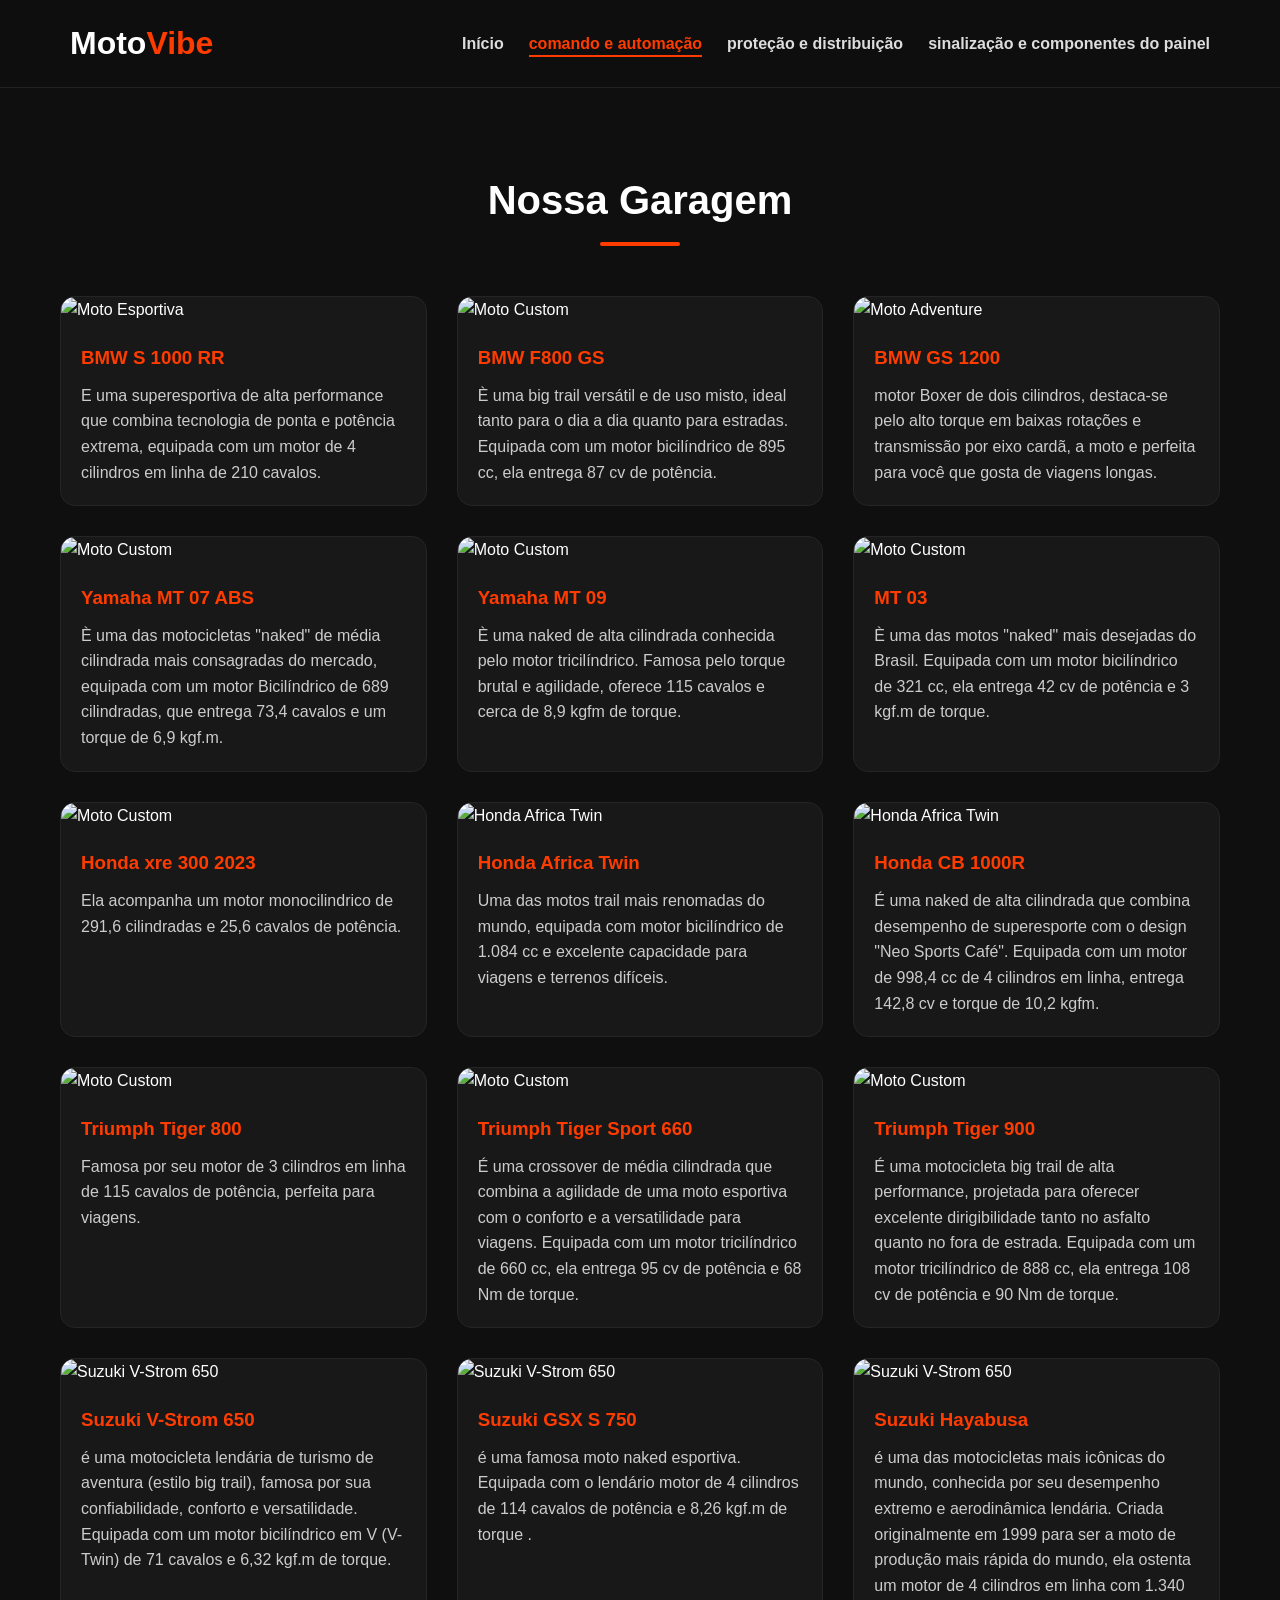
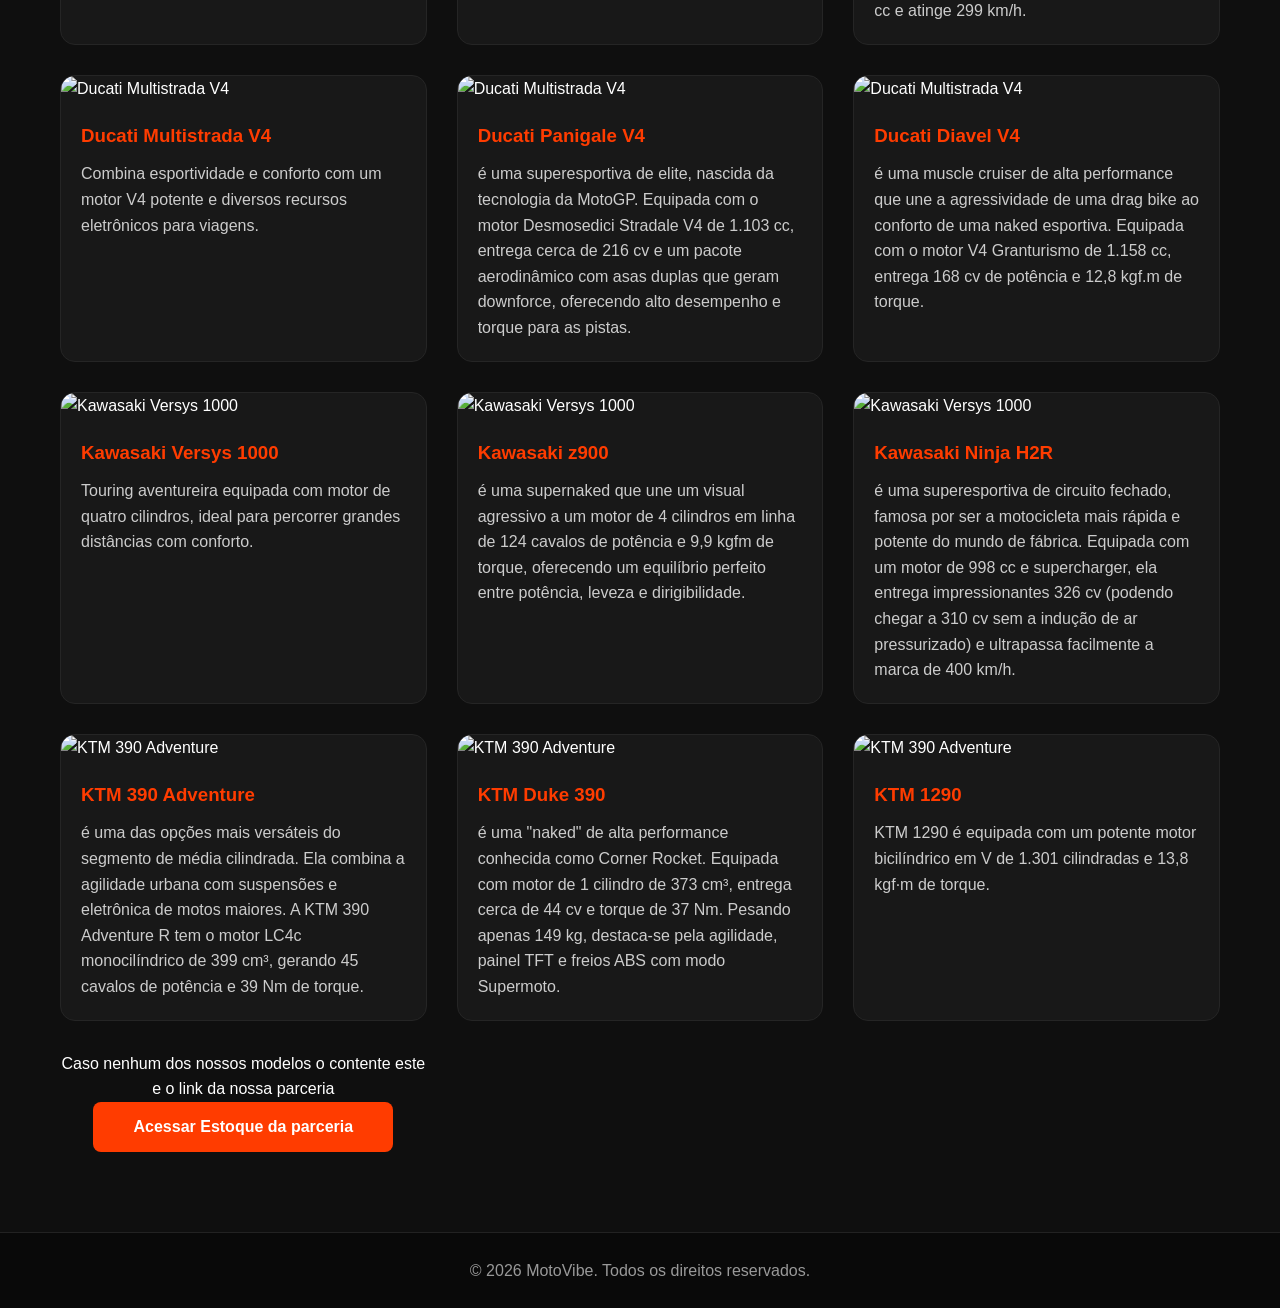
==== comando_e_automacao.html @ 20a2f379 "techstore" ====
<!DOCTYPE html>
<html lang="pt-BR">
<head>
    <meta charset="UTF-8">
    <meta name="viewport" content="width=device-width, initial-scale=1.0">
    <title>TechStore_SESI | Modelos</title>
    <link rel="stylesheet" href="trabaio.css">
</head>
<body>

    <header>
        <nav class="navbar">
            <div class="logo">
                <h1>Moto<span>Vibe</span></h1>
            </div>
            <ul class="nav-links">
                <li><a href="trabaio.html">Início</a></li>
                <li><a href="comando_e_automacao.html" class="active">comando e automação</a></li>
                <li><a href="protecao_e_distribuicao.html" >proteção e distribuição</a></li>
                <li><a href="sinalizacao_e_componentes_do_painel.html">sinalização e componentes do painel</a></li>
               
            
            </ul>
        </nav>
    </header>

    <main class="container">
        <h2 class="section-title">Nossa Garagem</h2>
        
        <div class="motos-grid">
            <div class="moto-card">
                <img src="bmw-s-1000-rr-2025-comeca-a-ser-fabricada-no-brasil.jpg" alt="Moto Esportiva" class="moto-img">
                <div class="moto-info">
                    <h3>BMW S 1000 RR</h3>
                    <p>E uma superesportiva de alta performance que combina tecnologia de ponta e potência extrema, equipada com um motor de 4 cilindros em linha de 210 cavalos.</p>
                </div>
            </div>

            <div class="moto-card">
                <img src="f800.webp" alt="Moto Custom" class="moto-img">
                <div class="moto-info">
                    <h3>BMW F800 GS</h3>
                    <p>È uma big trail versátil e de uso misto, ideal tanto para o dia a dia quanto para estradas. Equipada com um motor bicilíndrico de 895 cc, ela entrega 87 cv de potência.</p>
                </div>
            </div>


            <div class="moto-card">
                <img src="gs1200.jpg" alt="Moto Adventure" class="moto-img">
                <div class="moto-info">
                    <h3>BMW GS 1200</h3>
                    <p>motor Boxer de dois cilindros, destaca-se pelo alto torque em baixas rotações e transmissão por eixo cardã, a moto e perfeita para você que gosta de viagens longas.</p>
                </div>
            </div>

            <div class="moto-card">
                <img src="Mtreta.avif" alt="Moto Custom" class="moto-img">
                <div class="moto-info">
                    <h3>Yamaha MT 07 ABS</h3>
                    <p>È uma das motocicletas "naked" de média cilindrada mais consagradas do mercado, equipada com um motor Bicilíndrico de 689 cilindradas, que entrega 73,4 cavalos e um torque de 6,9 kgf.m.</p>
                </div>
            </div>

            <div class="moto-card">
                <img src="MT09.jpg" alt="Moto Custom" class="moto-img">
                <div class="moto-info">
                    <h3>Yamaha MT 09 </h3>
                    <p>È uma naked de alta cilindrada conhecida pelo motor tricilíndrico. Famosa pelo torque brutal e agilidade, oferece 115 cavalos e cerca de 8,9 kgfm de torque.</p>
                </div>
            </div>

            <div class="moto-card">
                <img src="mt3.jpg" alt="Moto Custom" class="moto-img">
                <div class="moto-info">
                    <h3>MT 03 </h3>
                    <p>È uma das motos "naked" mais desejadas do Brasil. Equipada com um motor bicilíndrico de 321 cc, ela entrega 42 cv de potência e 3 kgf.m de torque.</p>
                </div>
            </div>

            <div class="moto-card">
                <img src="xtrem.jpg" alt="Moto Custom" class="moto-img">
                <div class="moto-info">
                    <h3>Honda xre 300 2023 </h3>
                    <p>Ela acompanha um motor monocilindrico de 291,6 cilindradas e 25,6 cavalos de potência.</p>
                </div>
            </div>

            <div class="moto-card">
                <img src="honda-crf-1100l-africa-twin-750045756-2026-sao-paulo-sp-87087f12-z7.webp" alt="Honda Africa Twin" class="moto-img">
                <div class="moto-info">
                    <h3>Honda Africa Twin</h3>
                    <p>Uma das motos trail mais renomadas do mundo, equipada com motor bicilíndrico de 1.084 cc e excelente capacidade para viagens e terrenos difíceis.</p>
                </div>
            </div>

            <div class="moto-card">
                <img src="Honda-CB-1000-R-2002 (69).webp" alt="Honda Africa Twin" class="moto-img">
                <div class="moto-info">
                    <h3>Honda CB 1000R </h3>
                    <p>É uma naked de alta cilindrada que combina desempenho de superesporte com o design "Neo Sports Café". Equipada com um motor de 998,4 cc de 4 cilindros em linha, entrega 142,8 cv e torque de 10,2 kgfm.</p>
                </div>
            </div>

            <div class="moto-card">
                <img src="t800.jpg" alt="Moto Custom" class="moto-img">
                <div class="moto-info">
                    <h3>Triumph Tiger 800 </h3>
                    <p>Famosa por seu motor de 3 cilindros em linha de 115 cavalos de potência, perfeita para viagens.</p>
                </div>
            </div>

            <div class="moto-card">
                <img src="tiger-sport-660-3_04042022_48791_960_720.jpg" alt="Moto Custom" class="moto-img">
                <div class="moto-info">
                    <h3>Triumph Tiger Sport 660 </h3>
                    <p>É uma crossover de média cilindrada que combina a agilidade de uma moto esportiva com o conforto e a versatilidade para viagens. Equipada com um motor tricilíndrico de 660 cc, ela entrega 95 cv de potência e 68 Nm de torque.</p>
                </div>
            </div>

            <div class="moto-card">
                <img src="Tiger-900-Bagageiro-26.jpg" alt="Moto Custom" class="moto-img">
                <div class="moto-info">
                    <h3>Triumph Tiger 900 </h3>
                    <p>É uma motocicleta big trail de alta performance, projetada para oferecer excelente dirigibilidade tanto no asfalto quanto no fora de estrada. Equipada com um motor tricilíndrico de 888 cc, ela entrega 108 cv de potência e 90 Nm de torque.</p>
                </div>
            </div>
            
            <div class="moto-card">
                <img src="Suzuki-V-Strom-650XT-Adventure-1400x600.jpg" alt="Suzuki V-Strom 650" class="moto-img">
                <div class="moto-info">
                    <h3>Suzuki V-Strom 650</h3>
                    <p>é uma motocicleta lendária de turismo de aventura (estilo big trail), famosa por sua confiabilidade, conforto e versatilidade. Equipada com um motor bicilíndrico em V (V-Twin) de 71 cavalos e 6,32 kgf.m de torque.</p>
                </div>
            </div>

            <div class="moto-card">
                <img src="teste-gsx-s-750-9.jpg" alt="Suzuki V-Strom 650" class="moto-img">
                <div class="moto-info">
                    <h3>Suzuki GSX S 750</h3>
                    <p>é uma famosa moto naked esportiva. Equipada com o lendário motor de 4 cilindros de 114 cavalos de potência e 8,26 kgf.m de torque .</p>
                </div>
            </div>

            <div class="moto-card">
                <img src="Hayabusa.jpg" alt="Suzuki V-Strom 650" class="moto-img">
                <div class="moto-info">
                    <h3>Suzuki Hayabusa</h3>
                    <p>é uma das motocicletas mais icônicas do mundo, conhecida por seu desempenho extremo e aerodinâmica lendária. Criada originalmente em 1999 para ser a moto de produção mais rápida do mundo, ela ostenta um motor de 4 cilindros em linha com 1.340 cc e atinge 299 km/h.</p>
                </div>
            </div>
            
            <div class="moto-card">
                <img src="v4 multis.jpg" alt="Ducati Multistrada V4" class="moto-img">
                <div class="moto-info">
                    <h3>Ducati Multistrada V4</h3>
                    <p>Combina esportividade e conforto com um motor V4 potente e diversos recursos eletrônicos para viagens.</p>
                </div>
            </div>

                
            <div class="moto-card">
                <img src="v4s.jpg" alt="Ducati Multistrada V4" class="moto-img">
                <div class="moto-info">
                    <h3>Ducati Panigale V4</h3>
                    <p> é uma superesportiva de elite, nascida da tecnologia da MotoGP. Equipada com o motor Desmosedici Stradale V4 de 1.103 cc, entrega cerca de 216 cv e um pacote aerodinâmico com asas duplas que geram downforce, oferecendo alto desempenho e torque para as pistas.</p>
                </div>
            </div>

            <div class="moto-card">
                <img src="ducati-diavel-v4-2024.webp" alt="Ducati Multistrada V4" class="moto-img">
                <div class="moto-info">
                    <h3>Ducati Diavel V4</h3>
                    <p>é uma muscle cruiser de alta performance que une a agressividade de uma drag bike ao conforto de uma naked esportiva. Equipada com o motor V4 Granturismo de 1.158 cc, entrega 168 cv de potência e 12,8 kgf.m de torque.</p>
                </div>
            </div>
            
            
            <div class="moto-card">
                <img src="vs1000.webp" alt="Kawasaki Versys 1000" class="moto-img">
                <div class="moto-info">
                    <h3>Kawasaki Versys 1000</h3>
                    <p>Touring aventureira equipada com motor de quatro cilindros, ideal para percorrer grandes distâncias com conforto.</p>
                </div>
            </div>

             
            <div class="moto-card">
                <img src="z900.jpg" alt="Kawasaki Versys 1000" class="moto-img">
                <div class="moto-info">
                    <h3>Kawasaki z900</h3>
                    <p>é uma supernaked que une um visual agressivo a um motor de 4 cilindros em linha de 124 cavalos de potência e 9,9 kgfm de torque, oferecendo um equilíbrio perfeito entre potência, leveza e dirigibilidade.</p>
                </div>
            </div>

            <div class="moto-card">
                <img src="kawasaki_Ninja_H2R_2015_1_13102015_319_960_720.jpg" alt="Kawasaki Versys 1000" class="moto-img">
                <div class="moto-info">
                    <h3>Kawasaki Ninja H2R</h3>
                    <p>é uma superesportiva de circuito fechado, famosa por ser a motocicleta mais rápida e potente do mundo de fábrica. Equipada com um motor de 998 cc e supercharger, ela entrega impressionantes 326 cv (podendo chegar a 310 cv sem a indução de ar pressurizado) e ultrapassa facilmente a marca de 400 km/h.</p>
                </div>
            </div>
            
            <div class="moto-card">
                <img src="prepped_2023_ktm_390_adventure.jpg" alt="KTM 390 Adventure" class="moto-img">
                <div class="moto-info">
                    <h3>KTM 390 Adventure</h3>
                    <p>é uma das opções mais versáteis do segmento de média cilindrada. Ela combina a agilidade urbana com suspensões e eletrônica de motos maiores. A KTM 390 Adventure R tem o motor LC4c monocilíndrico de 399 cm³, gerando 45 cavalos de potência e 39 Nm de torque.</p>
                </div>
            </div>

            <div class="moto-card">
                <img src="duke.jpg" alt="KTM 390 Adventure" class="moto-img">
                <div class="moto-info">
                    <h3>KTM Duke 390 </h3>
                    <p> é uma "naked" de alta performance conhecida como Corner Rocket. Equipada com motor de 1 cilindro de 373 cm³, entrega cerca de 44 cv e torque de 37 Nm. Pesando apenas 149 kg, destaca-se pela agilidade, painel TFT e freios ABS com modo Supermoto.</p>
                </div>
            </div>

            <div class="moto-card">
                <img src="ktm1290.webp" alt="KTM 390 Adventure" class="moto-img">
                <div class="moto-info">
                    <h3>KTM 1290</h3>
                    <p>KTM 1290 é equipada com um potente motor bicilíndrico em V de 1.301 cilindradas e 13,8 kgf·m de torque.</p>
                    
                </div>
            </div>
           
            <center><p>Caso nenhum dos nossos modelos o contente este e o link da nossa parceria</p>
            <a href="https://www.webmotors.com.br/motos/estoque?lkid=1391&inst=header%3Awebmotors%3Amenu-deslogado%3A%3Acomprar&utm_id=21235730122&utm_source=google&utm_medium=search&utm_campaign=aon_expansao-comprar_topo_mar-aberto_exp_dsa&utm_term=698285273737&utm_content=164916933794&idcmp=s08%3Ac13%3Aa16a5bcd2b5e4f13823e53e17d578fc5&gad_source=1&gad_campaignid=21235730122&gbraid=0AAAAADhCf11Ec_SGn27vUOyOXzhMd7DoI&gclid=Cj0KCQjwlqTRBhCBARIsANrkrxgGPFLxlOuGUjvbY5t5_cJ9pb-UI47c7voVBAl8hrgjtyr3Wb3YoHMaAltYEALw_wcB&tipoveiculo=motos&o=1&page=1" class="btn" target="_blank">
              
               <div class="botao"> 
                <p> Acessar Estoque da parceria</p>
               </div>
            </a>
        </center>
            
        </div>
      
    </main>

    <footer>
        <p>&copy; 2026 MotoVibe. Todos os direitos reservados.</p>
    </footer>

</body>
</html>
---- trabaio.css ----
* {
    margin: 0;
    padding: 0;
    box-sizing: border-box;
}

body {
    font-family: 'Segoe UI', sans-serif;
    background: #0f0f0f;
    color: #fff;
    line-height: 1.6;
}


header {
    background: rgba(15,15,15,0.95);
    backdrop-filter: blur(10px);
    position: sticky;
    top: 0;
    z-index: 1000;
    border-bottom: 1px solid #222;
}

.navbar {
    max-width: 1200px;
    margin: auto;
    padding: 18px 30px;
    display: flex;
    justify-content: space-between;
    align-items: center;
}

.logo h1 {
    font-size: 2rem;
    font-weight: 800;
    color: white;
}

.logo span {
    color: #ff3c00;
}

.nav-links {
    list-style: none;
    display: flex;
    gap: 25px;
}

.nav-links a {
    color: #ddd;
    text-decoration: none;
    font-weight: 600;
    transition: 0.3s;
    position: relative;
}

.nav-links a:hover,
.nav-links a.active {
    color: #ff3c00;
}

.nav-links a::after {
    content: "";
    width: 0;
    height: 2px;
    background: #ff3c00;
    position: absolute;
    bottom: -5px;
    left: 0;
    transition: 0.3s;
}

.nav-links a:hover::after,
.nav-links a.active::after {
    width: 100%;
}

.hero {
    min-height: 80vh;
    background:
        linear-gradient(rgba(0,0,0,.6), rgba(0,0,0,.7)),
        url("https://pt.vecteezy.com/foto/30470720-eletricista-trabalhando-dentro-fusivel-caixa-fechar-se-eletrico-painel-ai-gerado");
    background-size: cover;
    background-position: center;

    
    display: flex;
    flex-direction: column;
    justify-content: center;
    align-items: center;

    text-align: center;
    padding: 20px;
}

.hero h2 {
    font-size: 3.5rem;
    margin-bottom: 15px;
    text-transform: uppercase;
}

.hero p {
    font-size: 1.2rem;
    color: #ddd;
    margin-bottom: 30px;
}


.btn {
    display: inline-block;
    padding: 14px 30px;
    background: #ff3c00;
    color: white;
    text-decoration: none;
    border-radius: 8px;
    font-weight: bold;
    border: none;
    cursor: pointer;
    transition: 0.3s;
}

.btn:hover {
    background: #ff5a26;
    transform: translateY(-3px);
    box-shadow: 0 8px 20px rgba(255,60,0,0.4);
}


.container {
    max-width: 1200px;
    margin: auto;
    padding: 80px 20px;
}

.section-title {
    text-align: center;
    font-size: 2.5rem;
    margin-bottom: 50px;
    position: relative;
}

.section-title::after {
    content: "";
    width: 80px;
    height: 4px;
    background: #ff3c00;
    display: block;
    margin: 10px auto;
    border-radius: 20px;
}


.motos-grid {
    display: grid;
    grid-template-columns: repeat(auto-fit, minmax(320px, 1fr));
    gap: 30px;
}

.moto-card {
    background: #181818;
    border-radius: 15px;
    overflow: hidden;
    transition: 0.4s;
    border: 1px solid #252525;
}

.moto-card:hover {
    transform: translateY(-10px);
    box-shadow: 0 15px 35px rgba(255,60,0,.25);
}

.moto-img {
    width: 100%;
    height: 250px;
    object-fit: cover;
}

.moto-info {
    padding: 20px;
}

.moto-info h3 {
    margin-bottom: 10px;
    color: #ff3c00;
}

.moto-info p {
    color: #ccc;
}


.contact-form {
    max-width: 700px;
    margin: auto;
    background: #181818;
    padding: 35px;
    border-radius: 15px;
    border: 1px solid #252525;
}

.form-group {
    margin-bottom: 20px;
}

.form-group label {
    display: block;
    margin-bottom: 8px;
    font-weight: 600;
}

.form-group input,
.form-group textarea {
    width: 100%;
    padding: 14px;
    background: #111;
    color: white;
    border: 1px solid #333;
    border-radius: 8px;
    outline: none;
    transition: 0.3s;
}

.form-group input:focus,
.form-group textarea:focus {
    border-color: #ff3c00;
    box-shadow: 0 0 10px rgba(255,60,0,.3);
}


footer {
    background: #090909;
    text-align: center;
    padding: 25px;
    color: #999;
    border-top: 1px solid #222;
}


.hero h2,
.hero p,
.hero .btn {
    animation: fadeUp 1s ease forwards;
}

.hero p {
    animation-delay: .2s;
}

.hero .btn {
    animation-delay: .4s;
}

@keyframes fadeUp {
    from {
        opacity: 0;
        transform: translateY(30px);
    }
    to {
        opacity: 1;
        transform: translateY(0);
    }
}


@media (max-width: 768px) {

    .navbar {
        flex-direction: column;
        gap: 15px;
    }

    .hero h2 {
        font-size: 2.2rem;
    }

    .hero p {
        font-size: 1rem;
    }

    .section-title {
        font-size: 2rem;
    }

    .moto-img {
        height: 220px;
    }
}


.tabela-wrapper{
    overflow-x: auto;
}

.tabela-precos{
    width: 100%;
    border-collapse: collapse;
    background: #181818;
    border-radius: 12px;
    overflow: hidden;
    box-shadow: 0 10px 30px rgba(0,0,0,0.5);
}

.tabela-precos thead{
    background: #ff3c00;
}

.tabela-precos th{
    padding: 15px;
    text-align: left;
    color: white;
    font-size: 1rem;
}

.tabela-precos td{
    padding: 14px;
    border-bottom: 1px solid #2a2a2a;
    color: #ddd;
}

.tabela-precos tbody tr:hover{
    background: #222;
    transition: 0.3s;
}

.tabela-precos td:last-child{
    color: #00e676;
    font-weight: bold;
}
.botao{
    padding: 1px 10px;  
    line-height: 20px;  
    display: block;
    gap: 40px;
}
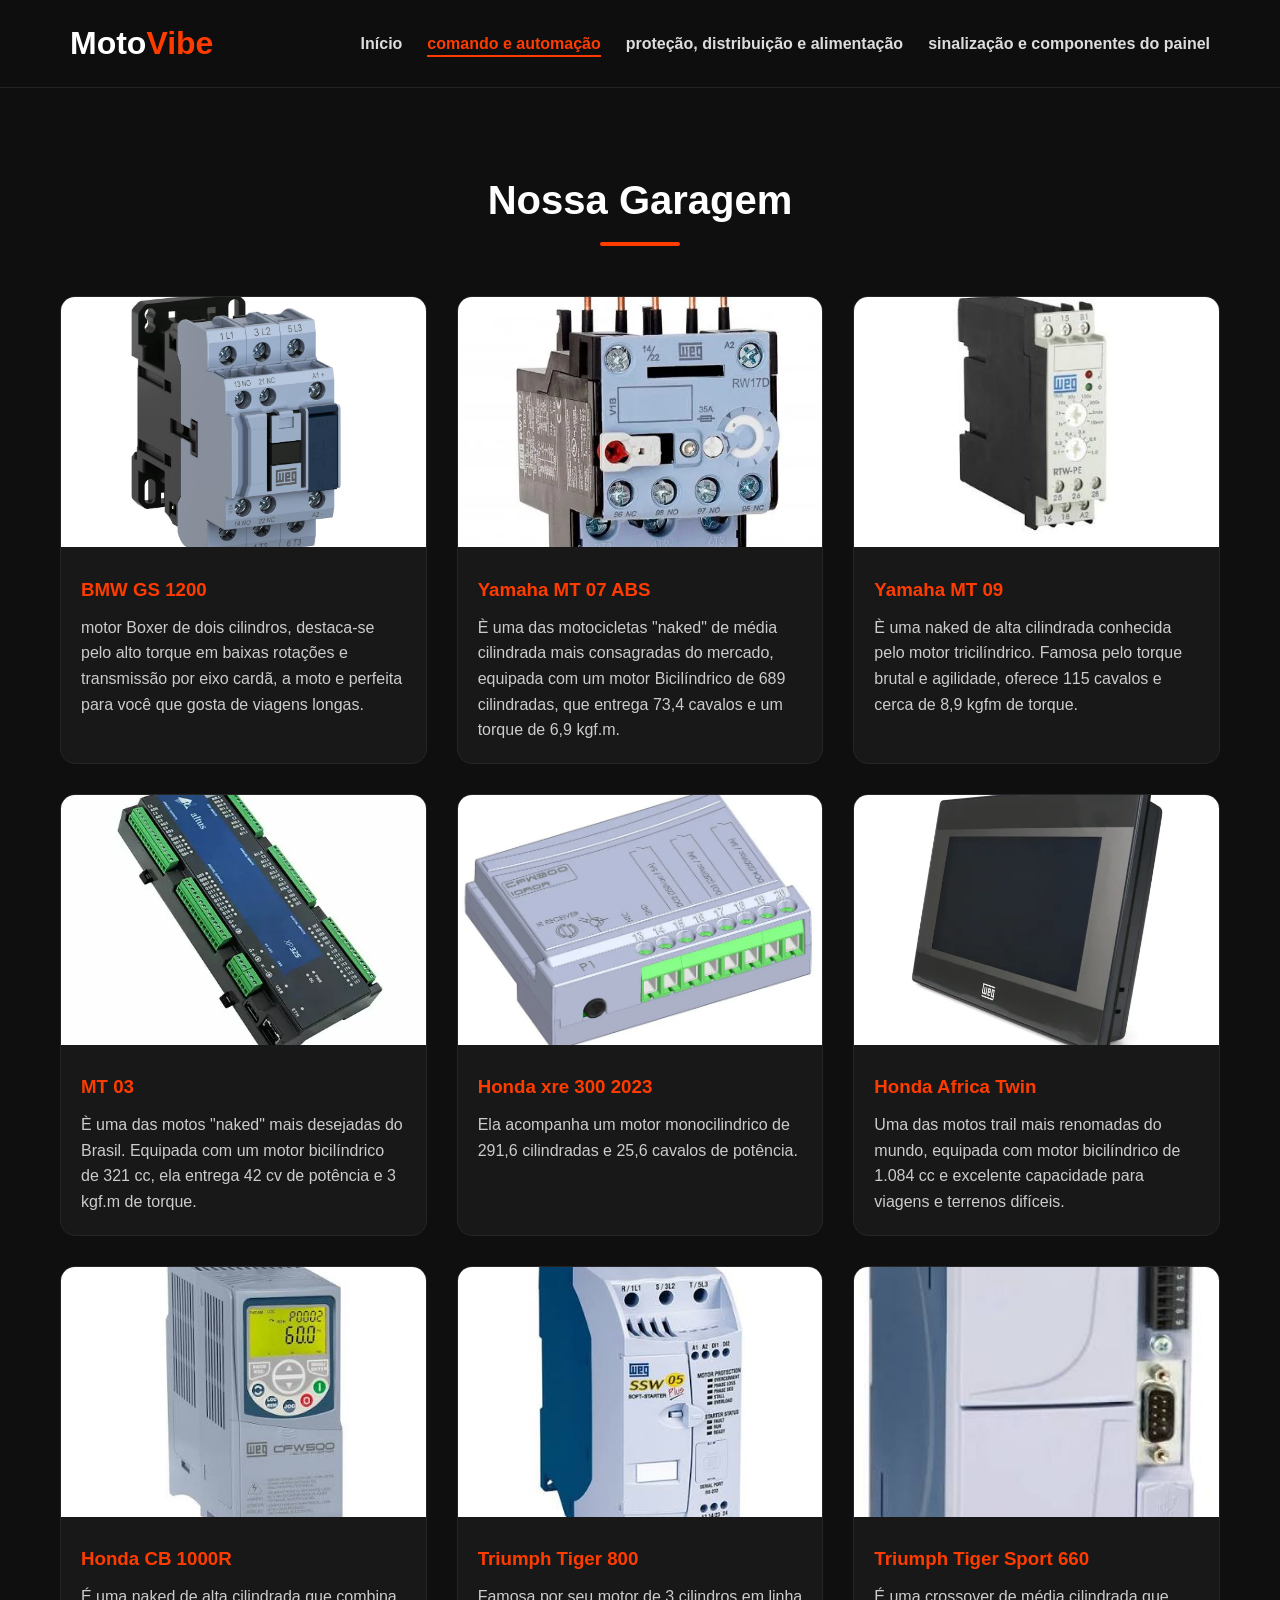
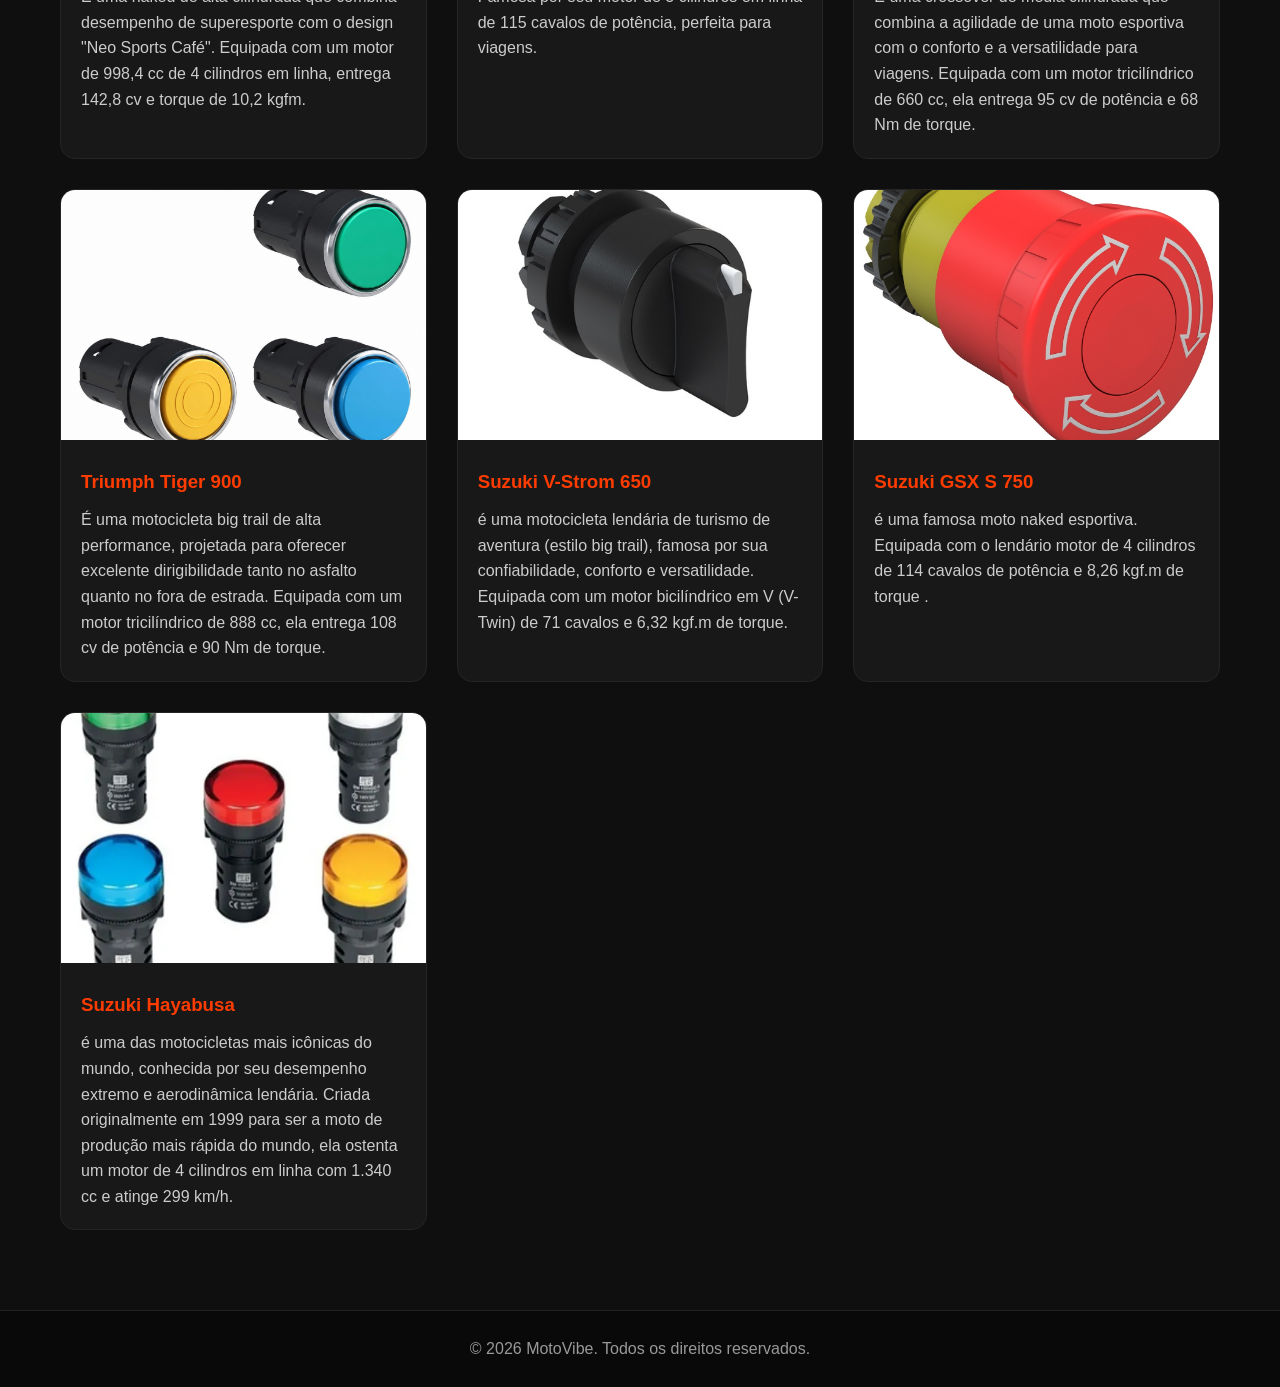
==== commit 09ac8394: "dia 18/06" ====
--- a/comando_e_automacao.html
+++ b/comando_e_automacao.html
@@ -16,7 +16,7 @@
             <ul class="nav-links">
                 <li><a href="trabaio.html">Início</a></li>
                 <li><a href="comando_e_automacao.html" class="active">comando e automação</a></li>
-                <li><a href="protecao_e_distribuicao.html" >proteção e distribuição</a></li>
+                <li><a href="protecao_e_distribuicao_alimentação.html" >proteção, distribuição e alimentação</a></li>
                 <li><a href="sinalizacao_e_componentes_do_painel.html">sinalização e componentes do painel</a></li>
                
             
@@ -28,25 +28,11 @@
         <h2 class="section-title">Nossa Garagem</h2>
         
         <div class="motos-grid">
-            <div class="moto-card">
-                <img src="bmw-s-1000-rr-2025-comeca-a-ser-fabricada-no-brasil.jpg" alt="Moto Esportiva" class="moto-img">
-                <div class="moto-info">
-                    <h3>BMW S 1000 RR</h3>
-                    <p>E uma superesportiva de alta performance que combina tecnologia de ponta e potência extrema, equipada com um motor de 4 cilindros em linha de 210 cavalos.</p>
-                </div>
-            </div>
-
-            <div class="moto-card">
-                <img src="f800.webp" alt="Moto Custom" class="moto-img">
-                <div class="moto-info">
-                    <h3>BMW F800 GS</h3>
-                    <p>È uma big trail versátil e de uso misto, ideal tanto para o dia a dia quanto para estradas. Equipada com um motor bicilíndrico de 895 cc, ela entrega 87 cv de potência.</p>
-                </div>
-            </div>
+            
 
 
             <div class="moto-card">
-                <img src="gs1200.jpg" alt="Moto Adventure" class="moto-img">
+                <img src="contatora.jpg" alt="Moto Adventure" class="moto-img">
                 <div class="moto-info">
                     <h3>BMW GS 1200</h3>
                     <p>motor Boxer de dois cilindros, destaca-se pelo alto torque em baixas rotações e transmissão por eixo cardã, a moto e perfeita para você que gosta de viagens longas.</p>
@@ -54,7 +40,7 @@
             </div>
 
             <div class="moto-card">
-                <img src="Mtreta.avif" alt="Moto Custom" class="moto-img">
+                <img src="rele termico1.png" alt="Moto Custom" class="moto-img">
                 <div class="moto-info">
                     <h3>Yamaha MT 07 ABS</h3>
                     <p>È uma das motocicletas "naked" de média cilindrada mais consagradas do mercado, equipada com um motor Bicilíndrico de 689 cilindradas, que entrega 73,4 cavalos e um torque de 6,9 kgf.m.</p>
@@ -62,7 +48,7 @@
             </div>
 
             <div class="moto-card">
-                <img src="MT09.jpg" alt="Moto Custom" class="moto-img">
+                <img src="temporizador.jpg" alt="Moto Custom" class="moto-img">
                 <div class="moto-info">
                     <h3>Yamaha MT 09 </h3>
                     <p>È uma naked de alta cilindrada conhecida pelo motor tricilíndrico. Famosa pelo torque brutal e agilidade, oferece 115 cavalos e cerca de 8,9 kgfm de torque.</p>
@@ -70,7 +56,7 @@
             </div>
 
             <div class="moto-card">
-                <img src="mt3.jpg" alt="Moto Custom" class="moto-img">
+                <img src="CLP.webp" alt="Moto Custom" class="moto-img">
                 <div class="moto-info">
                     <h3>MT 03 </h3>
                     <p>È uma das motos "naked" mais desejadas do Brasil. Equipada com um motor bicilíndrico de 321 cc, ela entrega 42 cv de potência e 3 kgf.m de torque.</p>
@@ -78,7 +64,7 @@
             </div>
 
             <div class="moto-card">
-                <img src="xtrem.jpg" alt="Moto Custom" class="moto-img">
+                <img src="modulo de expanção.webp" alt="Moto Custom" class="moto-img">
                 <div class="moto-info">
                     <h3>Honda xre 300 2023 </h3>
                     <p>Ela acompanha um motor monocilindrico de 291,6 cilindradas e 25,6 cavalos de potência.</p>
@@ -86,7 +72,7 @@
             </div>
 
             <div class="moto-card">
-                <img src="honda-crf-1100l-africa-twin-750045756-2026-sao-paulo-sp-87087f12-z7.webp" alt="Honda Africa Twin" class="moto-img">
+                <img src="IHM.webp" alt="Honda Africa Twin" class="moto-img">
                 <div class="moto-info">
                     <h3>Honda Africa Twin</h3>
                     <p>Uma das motos trail mais renomadas do mundo, equipada com motor bicilíndrico de 1.084 cc e excelente capacidade para viagens e terrenos difíceis.</p>
@@ -94,7 +80,7 @@
             </div>
 
             <div class="moto-card">
-                <img src="Honda-CB-1000-R-2002 (69).webp" alt="Honda Africa Twin" class="moto-img">
+                <img src="inversor de frequencia.jpg" alt="Honda Africa Twin" class="moto-img">
                 <div class="moto-info">
                     <h3>Honda CB 1000R </h3>
                     <p>É uma naked de alta cilindrada que combina desempenho de superesporte com o design "Neo Sports Café". Equipada com um motor de 998,4 cc de 4 cilindros em linha, entrega 142,8 cv e torque de 10,2 kgfm.</p>
@@ -102,7 +88,7 @@
             </div>
 
             <div class="moto-card">
-                <img src="t800.jpg" alt="Moto Custom" class="moto-img">
+                <img src="soft starter.jpg" alt="Moto Custom" class="moto-img">
                 <div class="moto-info">
                     <h3>Triumph Tiger 800 </h3>
                     <p>Famosa por seu motor de 3 cilindros em linha de 115 cavalos de potência, perfeita para viagens.</p>
@@ -110,7 +96,7 @@
             </div>
 
             <div class="moto-card">
-                <img src="tiger-sport-660-3_04042022_48791_960_720.jpg" alt="Moto Custom" class="moto-img">
+                <img src="servo drive.jpg" alt="Moto Custom" class="moto-img">
                 <div class="moto-info">
                     <h3>Triumph Tiger Sport 660 </h3>
                     <p>É uma crossover de média cilindrada que combina a agilidade de uma moto esportiva com o conforto e a versatilidade para viagens. Equipada com um motor tricilíndrico de 660 cc, ela entrega 95 cv de potência e 68 Nm de torque.</p>
@@ -118,7 +104,7 @@
             </div>
 
             <div class="moto-card">
-                <img src="Tiger-900-Bagageiro-26.jpg" alt="Moto Custom" class="moto-img">
+                <img src="botueiras1.png" alt="Moto Custom" class="moto-img">
                 <div class="moto-info">
                     <h3>Triumph Tiger 900 </h3>
                     <p>É uma motocicleta big trail de alta performance, projetada para oferecer excelente dirigibilidade tanto no asfalto quanto no fora de estrada. Equipada com um motor tricilíndrico de 888 cc, ela entrega 108 cv de potência e 90 Nm de torque.</p>
@@ -126,7 +112,7 @@
             </div>
             
             <div class="moto-card">
-                <img src="Suzuki-V-Strom-650XT-Adventure-1400x600.jpg" alt="Suzuki V-Strom 650" class="moto-img">
+                <img src="chave_seletora.jpg" alt="Suzuki V-Strom 650" class="moto-img">
                 <div class="moto-info">
                     <h3>Suzuki V-Strom 650</h3>
                     <p>é uma motocicleta lendária de turismo de aventura (estilo big trail), famosa por sua confiabilidade, conforto e versatilidade. Equipada com um motor bicilíndrico em V (V-Twin) de 71 cavalos e 6,32 kgf.m de torque.</p>
@@ -134,7 +120,7 @@
             </div>
 
             <div class="moto-card">
-                <img src="teste-gsx-s-750-9.jpg" alt="Suzuki V-Strom 650" class="moto-img">
+                <img src="botão de emrgência.jpg" alt="Suzuki V-Strom 650" class="moto-img">
                 <div class="moto-info">
                     <h3>Suzuki GSX S 750</h3>
                     <p>é uma famosa moto naked esportiva. Equipada com o lendário motor de 4 cilindros de 114 cavalos de potência e 8,26 kgf.m de torque .</p>
@@ -142,97 +128,14 @@
             </div>
 
             <div class="moto-card">
-                <img src="Hayabusa.jpg" alt="Suzuki V-Strom 650" class="moto-img">
+                <img src="sinaleiros.webp" alt="Suzuki V-Strom 650" class="moto-img">
                 <div class="moto-info">
                     <h3>Suzuki Hayabusa</h3>
                     <p>é uma das motocicletas mais icônicas do mundo, conhecida por seu desempenho extremo e aerodinâmica lendária. Criada originalmente em 1999 para ser a moto de produção mais rápida do mundo, ela ostenta um motor de 4 cilindros em linha com 1.340 cc e atinge 299 km/h.</p>
                 </div>
             </div>
-            
-            <div class="moto-card">
-                <img src="v4 multis.jpg" alt="Ducati Multistrada V4" class="moto-img">
-                <div class="moto-info">
-                    <h3>Ducati Multistrada V4</h3>
-                    <p>Combina esportividade e conforto com um motor V4 potente e diversos recursos eletrônicos para viagens.</p>
-                </div>
-            </div>
-
-                
-            <div class="moto-card">
-                <img src="v4s.jpg" alt="Ducati Multistrada V4" class="moto-img">
-                <div class="moto-info">
-                    <h3>Ducati Panigale V4</h3>
-                    <p> é uma superesportiva de elite, nascida da tecnologia da MotoGP. Equipada com o motor Desmosedici Stradale V4 de 1.103 cc, entrega cerca de 216 cv e um pacote aerodinâmico com asas duplas que geram downforce, oferecendo alto desempenho e torque para as pistas.</p>
-                </div>
-            </div>
-
-            <div class="moto-card">
-                <img src="ducati-diavel-v4-2024.webp" alt="Ducati Multistrada V4" class="moto-img">
-                <div class="moto-info">
-                    <h3>Ducati Diavel V4</h3>
-                    <p>é uma muscle cruiser de alta performance que une a agressividade de uma drag bike ao conforto de uma naked esportiva. Equipada com o motor V4 Granturismo de 1.158 cc, entrega 168 cv de potência e 12,8 kgf.m de torque.</p>
-                </div>
-            </div>
-            
-            
-            <div class="moto-card">
-                <img src="vs1000.webp" alt="Kawasaki Versys 1000" class="moto-img">
-                <div class="moto-info">
-                    <h3>Kawasaki Versys 1000</h3>
-                    <p>Touring aventureira equipada com motor de quatro cilindros, ideal para percorrer grandes distâncias com conforto.</p>
-                </div>
-            </div>
-
-             
-            <div class="moto-card">
-                <img src="z900.jpg" alt="Kawasaki Versys 1000" class="moto-img">
-                <div class="moto-info">
-                    <h3>Kawasaki z900</h3>
-                    <p>é uma supernaked que une um visual agressivo a um motor de 4 cilindros em linha de 124 cavalos de potência e 9,9 kgfm de torque, oferecendo um equilíbrio perfeito entre potência, leveza e dirigibilidade.</p>
-                </div>
-            </div>
-
-            <div class="moto-card">
-                <img src="kawasaki_Ninja_H2R_2015_1_13102015_319_960_720.jpg" alt="Kawasaki Versys 1000" class="moto-img">
-                <div class="moto-info">
-                    <h3>Kawasaki Ninja H2R</h3>
-                    <p>é uma superesportiva de circuito fechado, famosa por ser a motocicleta mais rápida e potente do mundo de fábrica. Equipada com um motor de 998 cc e supercharger, ela entrega impressionantes 326 cv (podendo chegar a 310 cv sem a indução de ar pressurizado) e ultrapassa facilmente a marca de 400 km/h.</p>
-                </div>
-            </div>
-            
-            <div class="moto-card">
-                <img src="prepped_2023_ktm_390_adventure.jpg" alt="KTM 390 Adventure" class="moto-img">
-                <div class="moto-info">
-                    <h3>KTM 390 Adventure</h3>
-                    <p>é uma das opções mais versáteis do segmento de média cilindrada. Ela combina a agilidade urbana com suspensões e eletrônica de motos maiores. A KTM 390 Adventure R tem o motor LC4c monocilíndrico de 399 cm³, gerando 45 cavalos de potência e 39 Nm de torque.</p>
-                </div>
-            </div>
-
-            <div class="moto-card">
-                <img src="duke.jpg" alt="KTM 390 Adventure" class="moto-img">
-                <div class="moto-info">
-                    <h3>KTM Duke 390 </h3>
-                    <p> é uma "naked" de alta performance conhecida como Corner Rocket. Equipada com motor de 1 cilindro de 373 cm³, entrega cerca de 44 cv e torque de 37 Nm. Pesando apenas 149 kg, destaca-se pela agilidade, painel TFT e freios ABS com modo Supermoto.</p>
-                </div>
-            </div>
-
-            <div class="moto-card">
-                <img src="ktm1290.webp" alt="KTM 390 Adventure" class="moto-img">
-                <div class="moto-info">
-                    <h3>KTM 1290</h3>
-                    <p>KTM 1290 é equipada com um potente motor bicilíndrico em V de 1.301 cilindradas e 13,8 kgf·m de torque.</p>
-                    
-                </div>
-            </div>
            
-            <center><p>Caso nenhum dos nossos modelos o contente este e o link da nossa parceria</p>
-            <a href="https://www.webmotors.com.br/motos/estoque?lkid=1391&inst=header%3Awebmotors%3Amenu-deslogado%3A%3Acomprar&utm_id=21235730122&utm_source=google&utm_medium=search&utm_campaign=aon_expansao-comprar_topo_mar-aberto_exp_dsa&utm_term=698285273737&utm_content=164916933794&idcmp=s08%3Ac13%3Aa16a5bcd2b5e4f13823e53e17d578fc5&gad_source=1&gad_campaignid=21235730122&gbraid=0AAAAADhCf11Ec_SGn27vUOyOXzhMd7DoI&gclid=Cj0KCQjwlqTRBhCBARIsANrkrxgGPFLxlOuGUjvbY5t5_cJ9pb-UI47c7voVBAl8hrgjtyr3Wb3YoHMaAltYEALw_wcB&tipoveiculo=motos&o=1&page=1" class="btn" target="_blank">
-              
-               <div class="botao"> 
-                <p> Acessar Estoque da parceria</p>
-               </div>
-            </a>
-        </center>
+         
             
         </div>
       
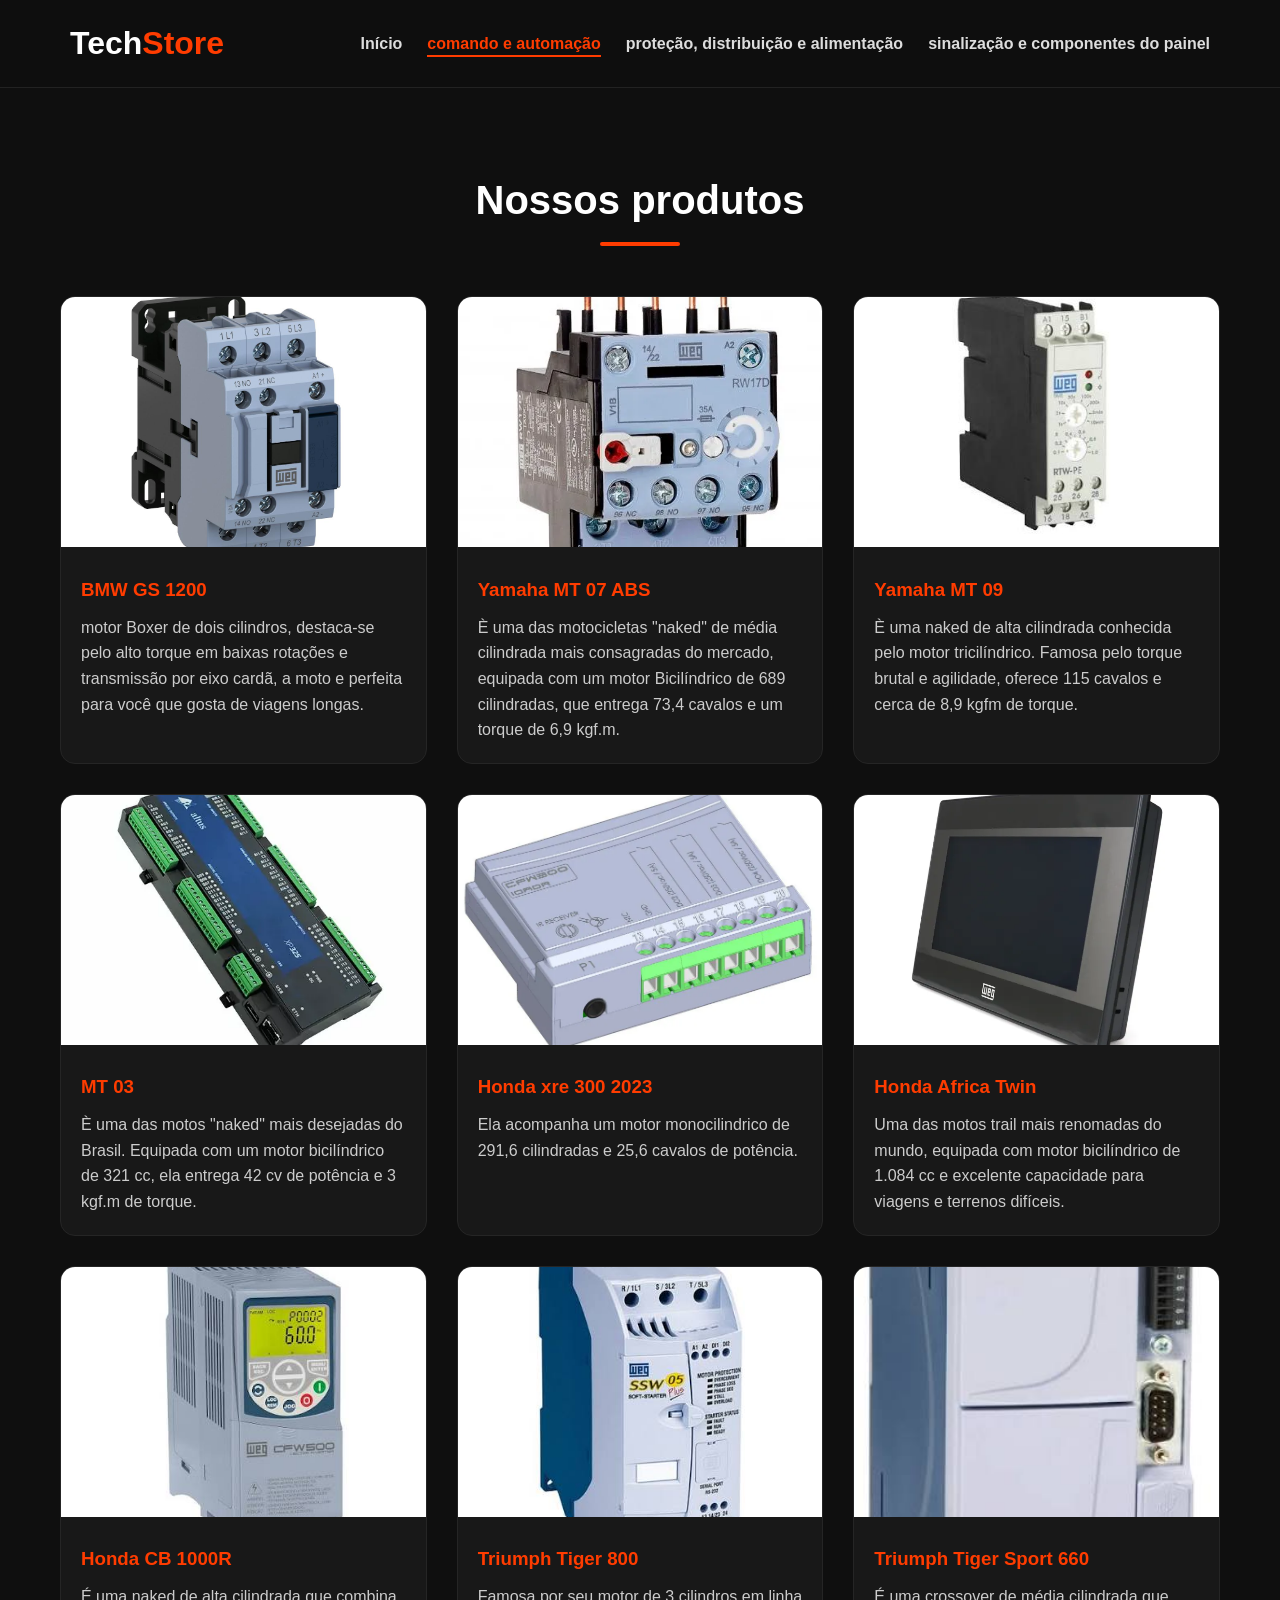
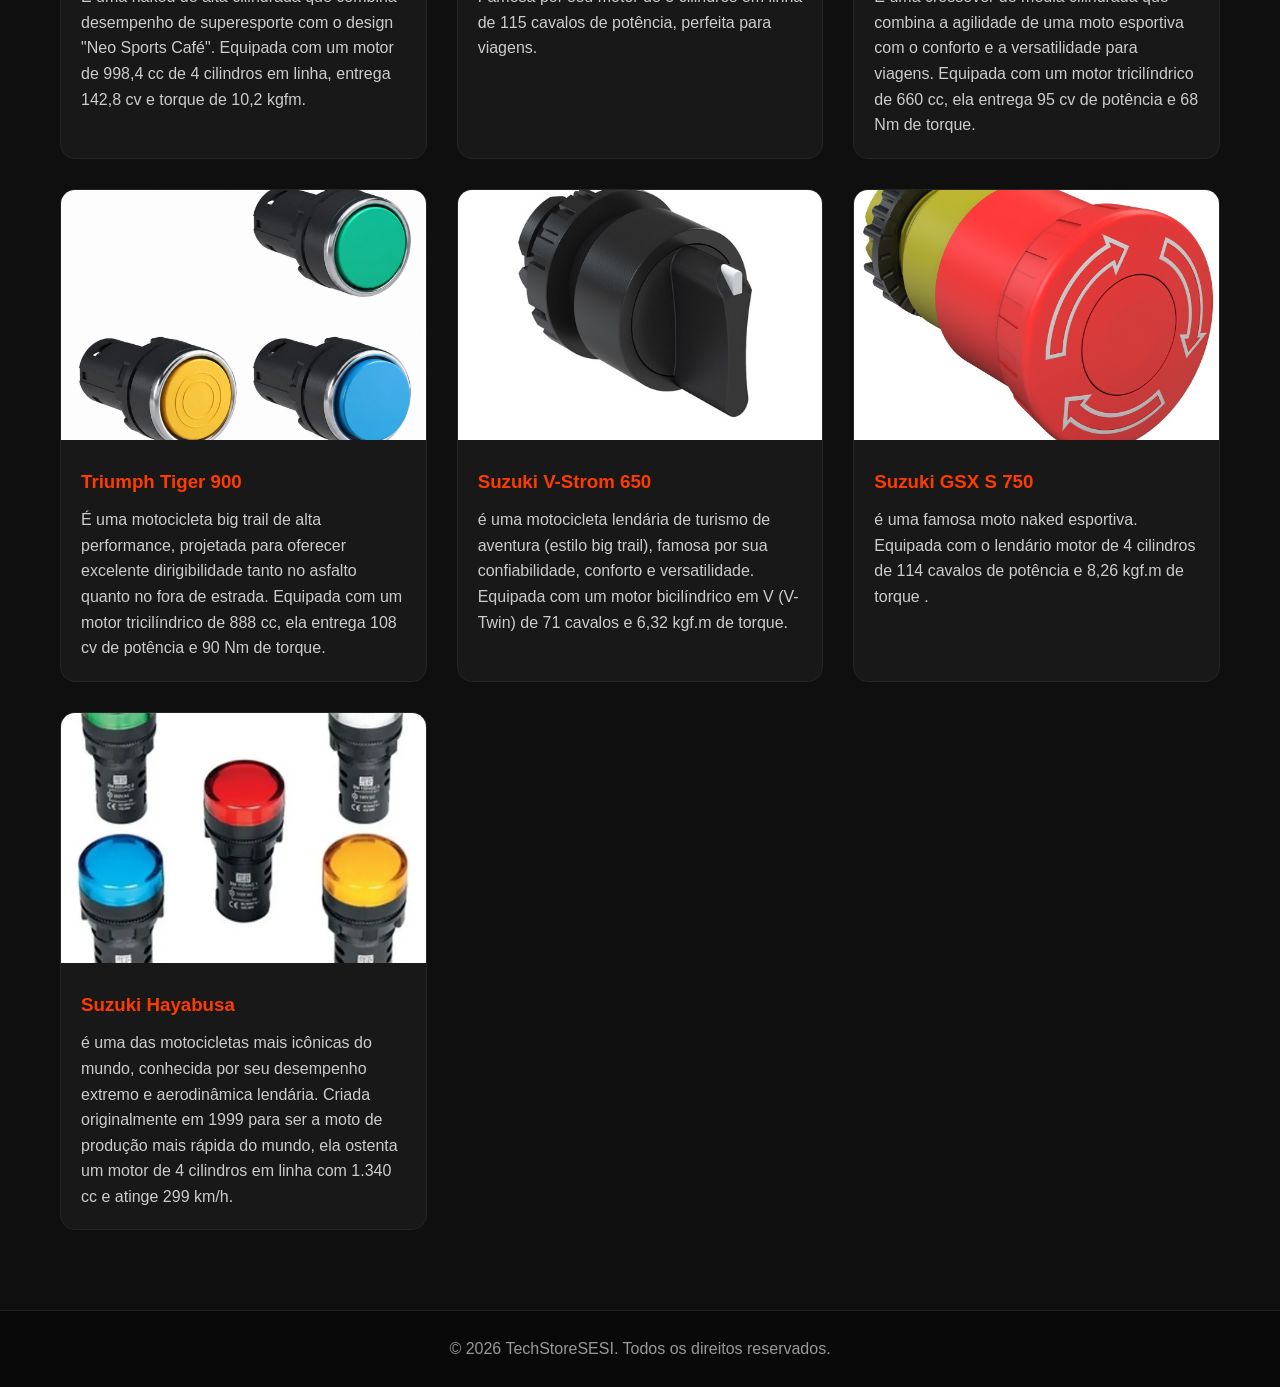
==== commit 2ef2ee93: "fonte" ====
--- a/comando_e_automacao.html
+++ b/comando_e_automacao.html
@@ -11,7 +11,7 @@
     <header>
         <nav class="navbar">
             <div class="logo">
-                <h1>Moto<span>Vibe</span></h1>
+                <h1>Tech<span>Store</span></h1>
             </div>
             <ul class="nav-links">
                 <li><a href="trabaio.html">Início</a></li>
@@ -25,7 +25,7 @@
     </header>
 
     <main class="container">
-        <h2 class="section-title">Nossa Garagem</h2>
+        <h2 class="section-title">Nossos produtos</h2>
         
         <div class="motos-grid">
             
@@ -142,7 +142,7 @@
     </main>
 
     <footer>
-        <p>&copy; 2026 MotoVibe. Todos os direitos reservados.</p>
+        <p>&copy; 2026 TechStoreSESI. Todos os direitos reservados.</p>
     </footer>
 
 </body>
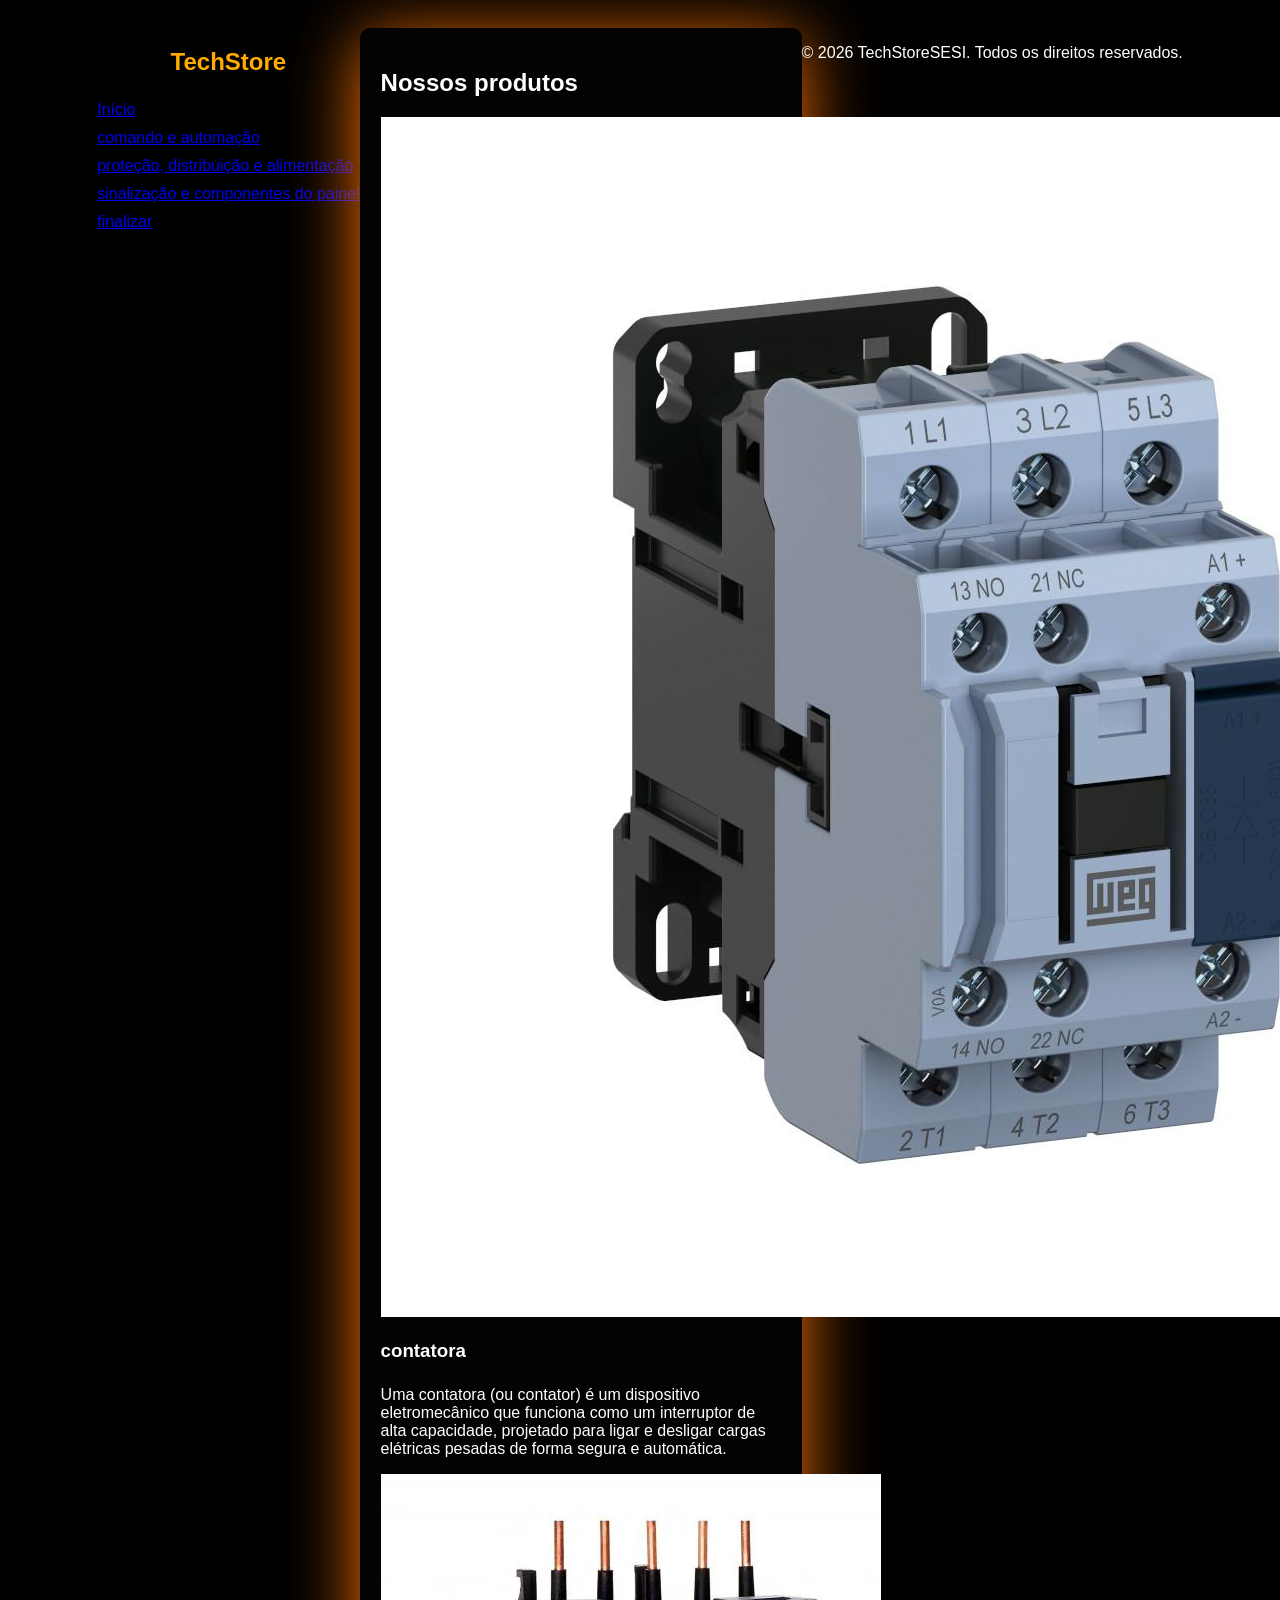
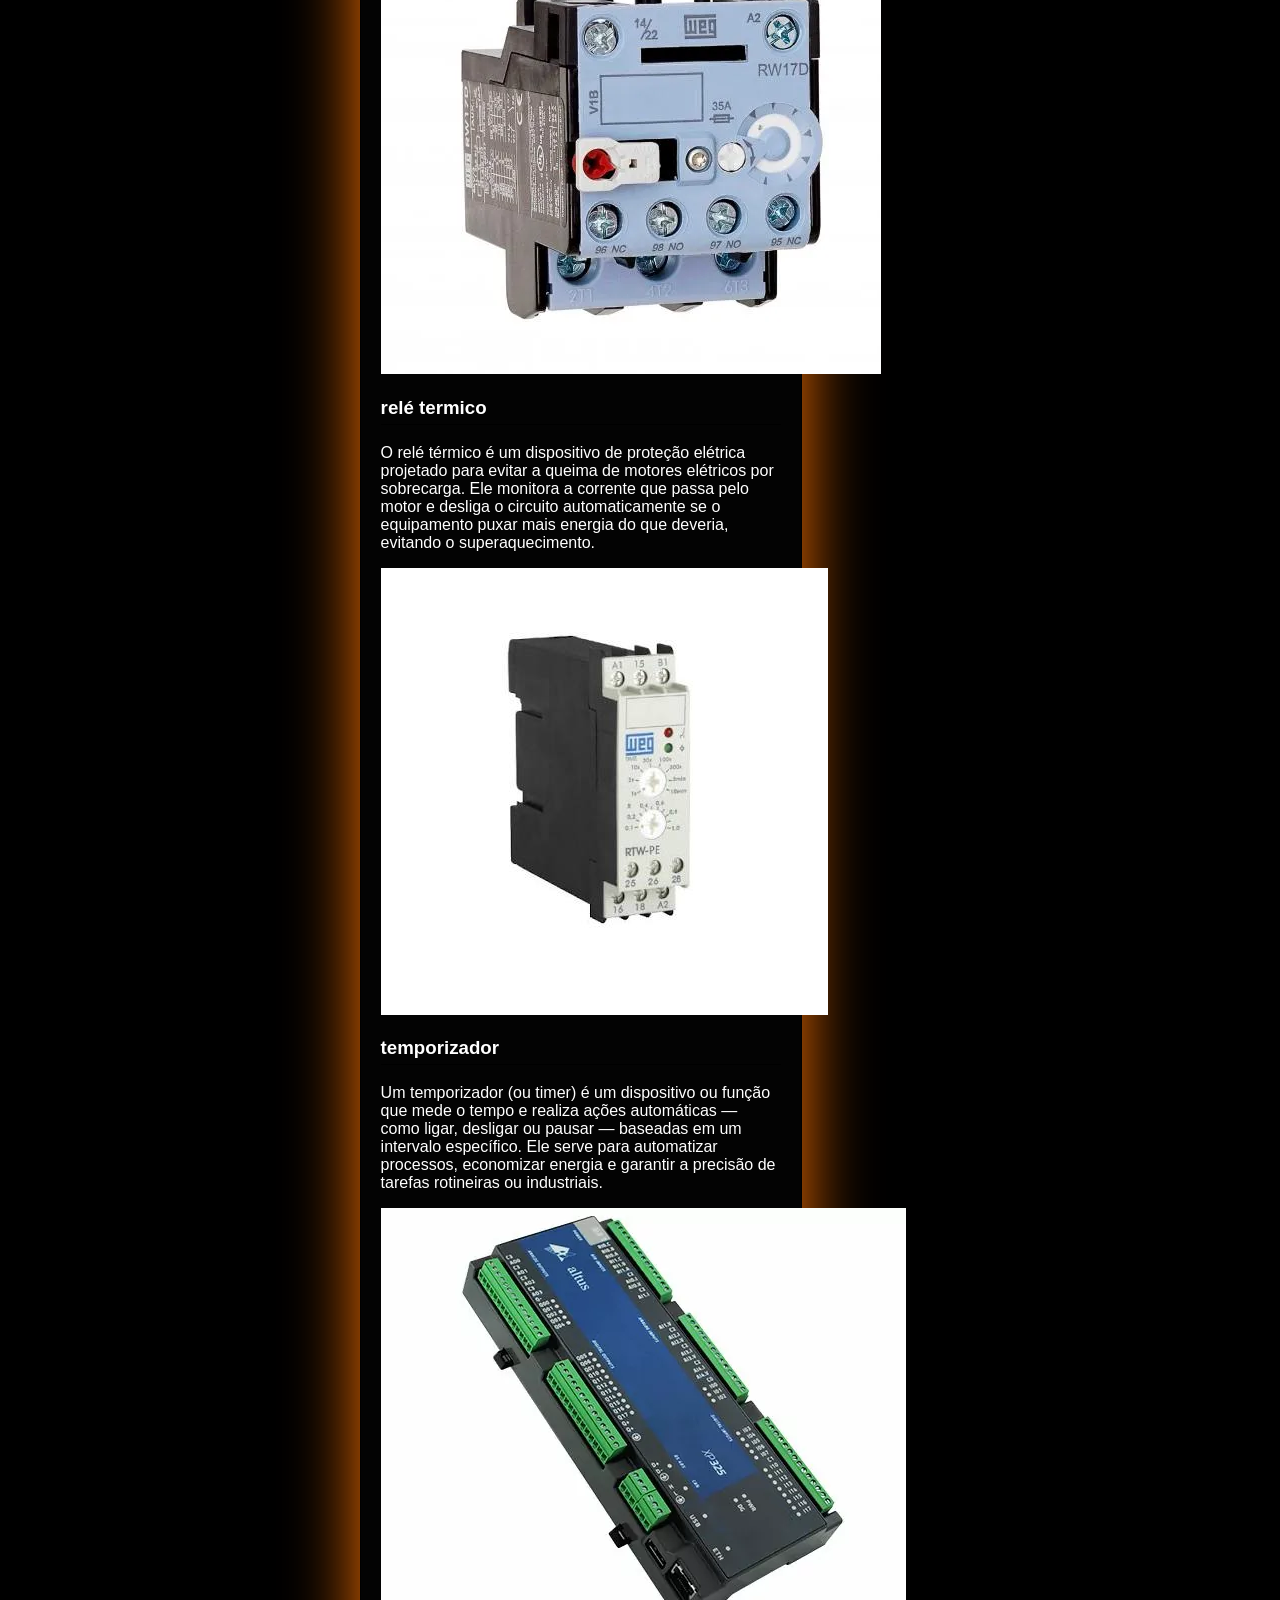
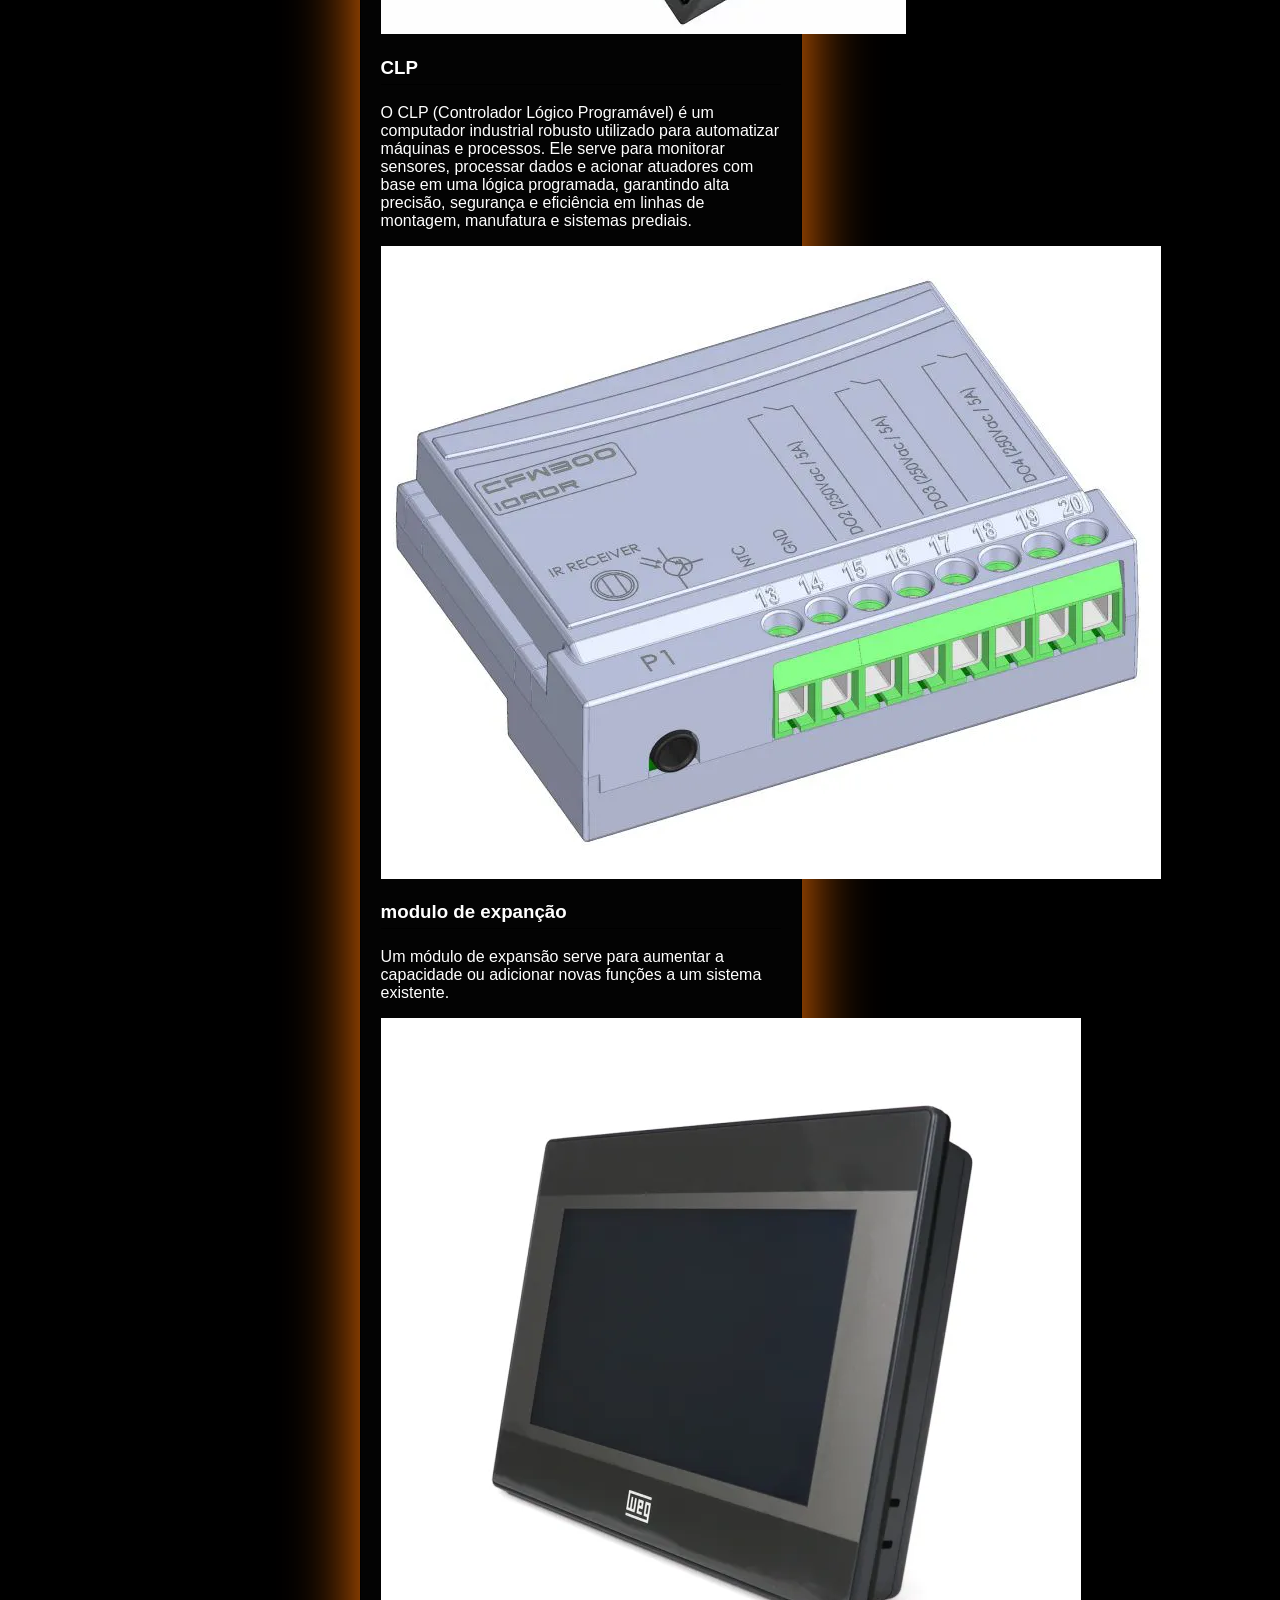
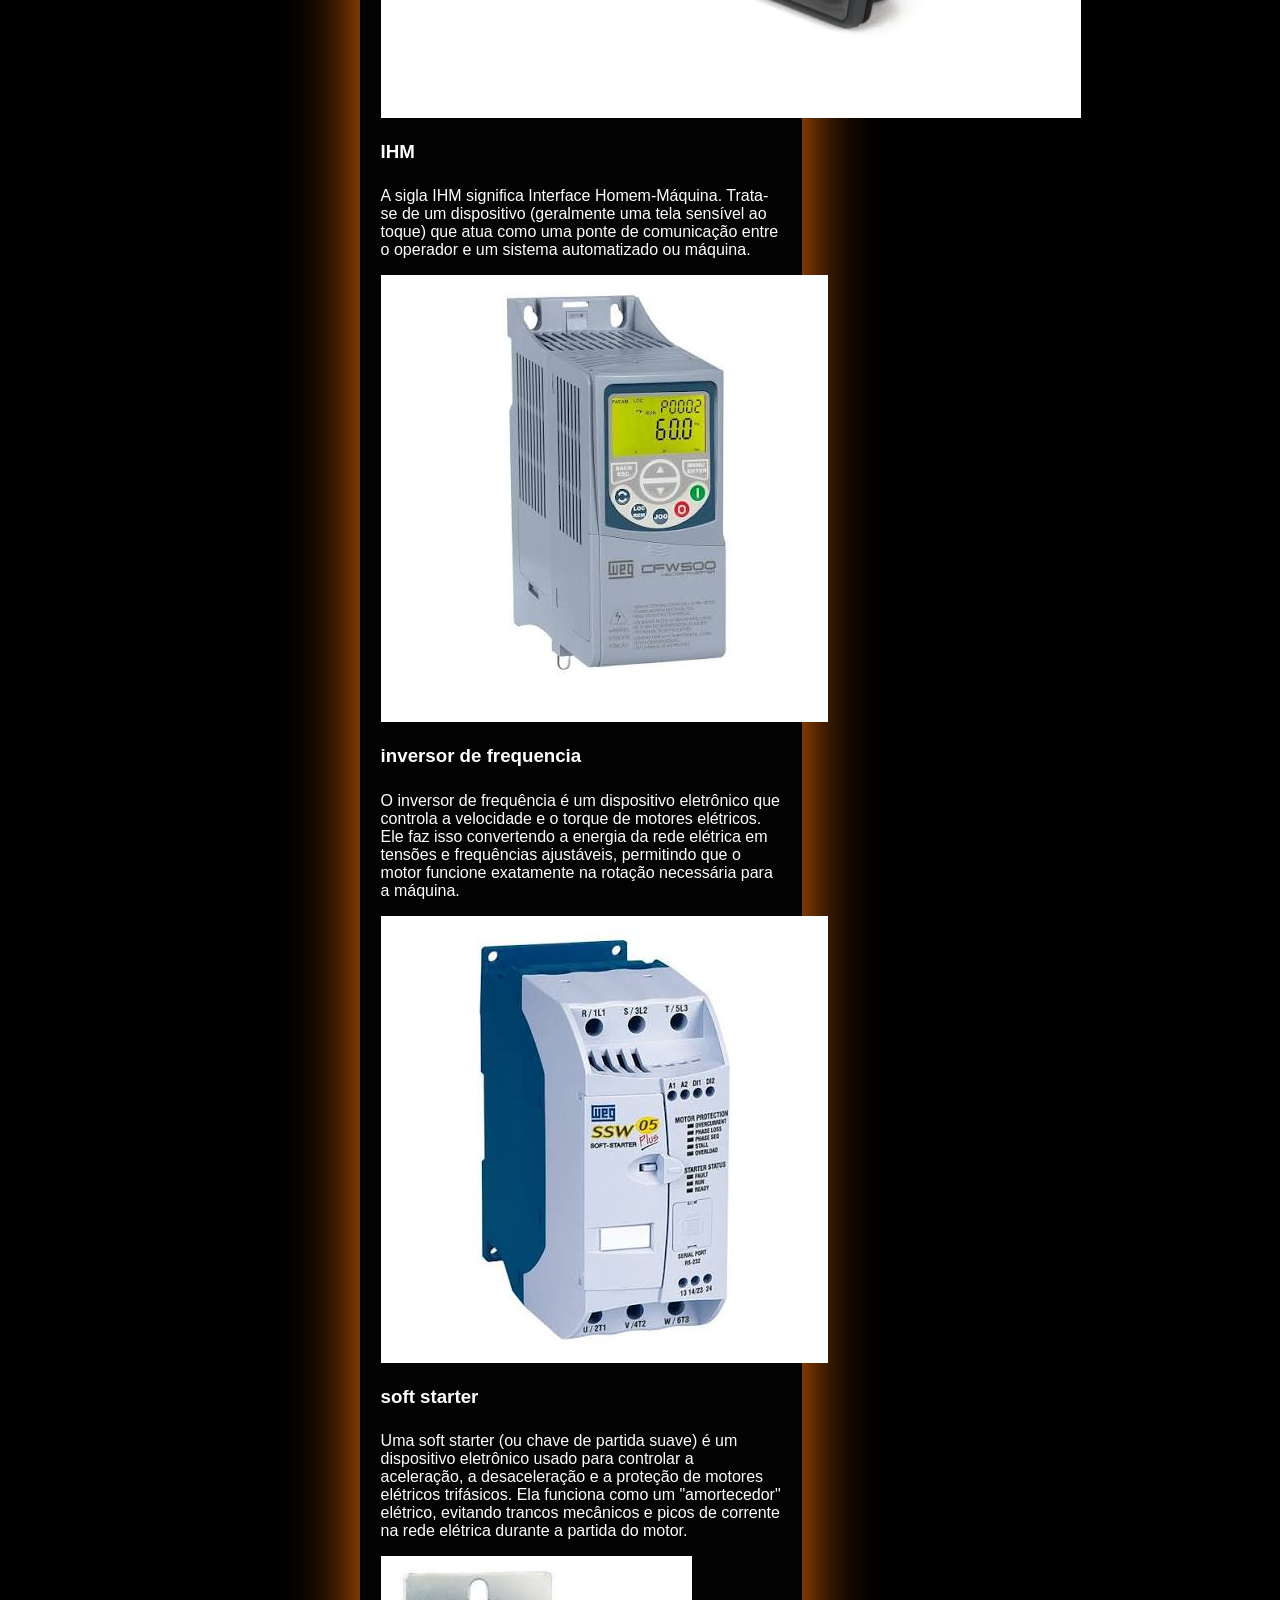
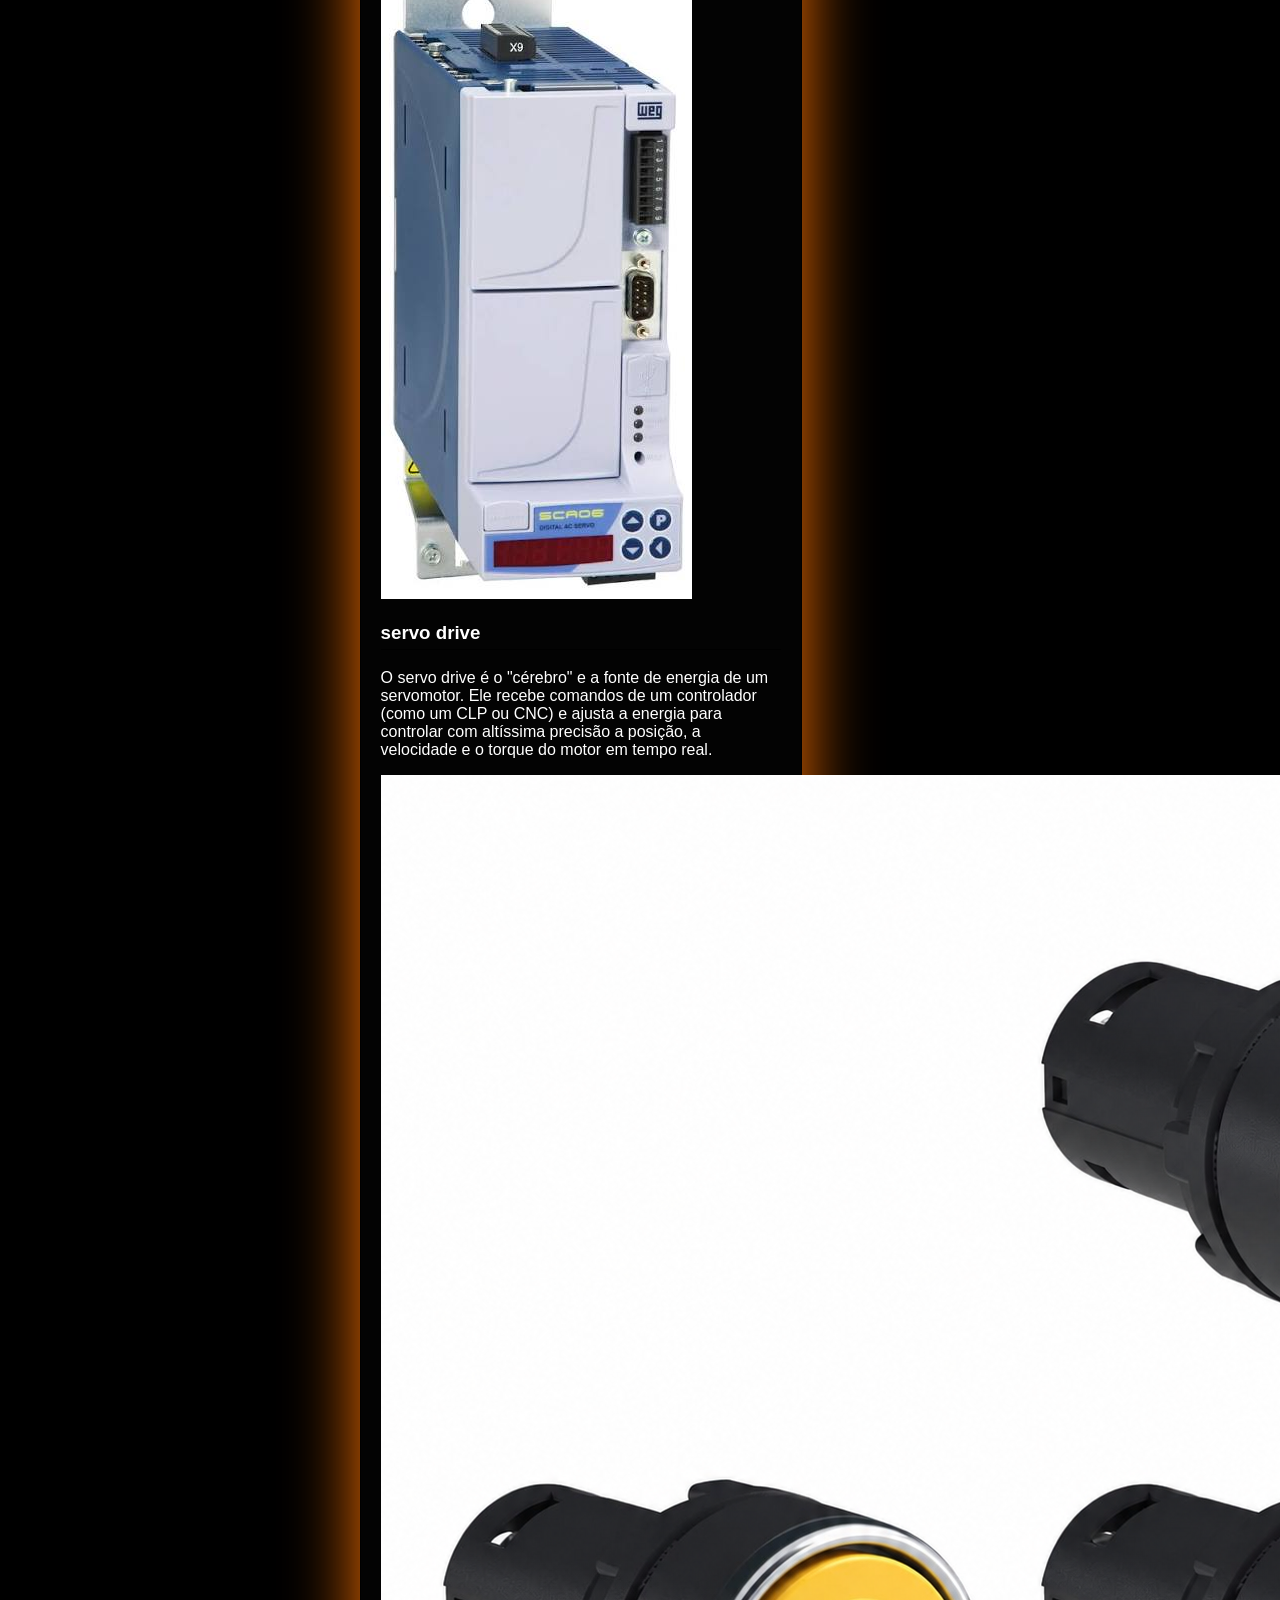
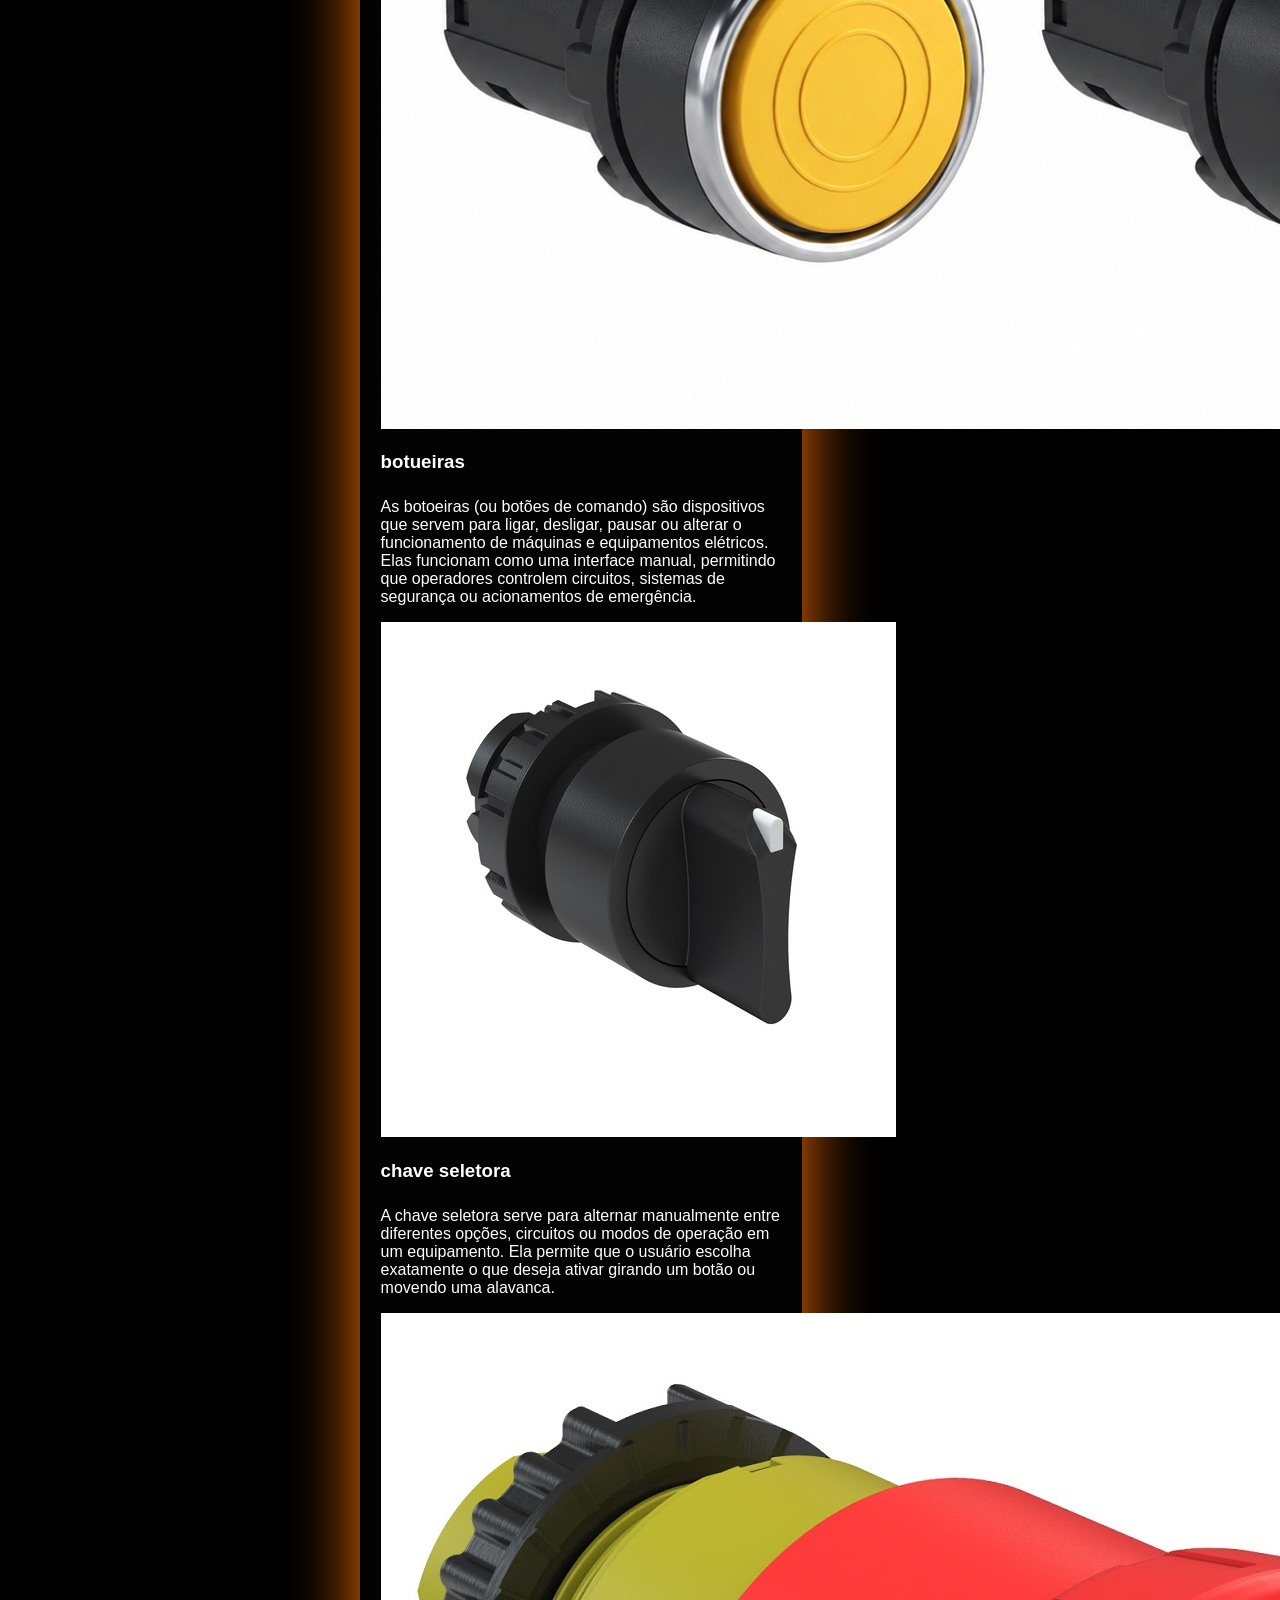
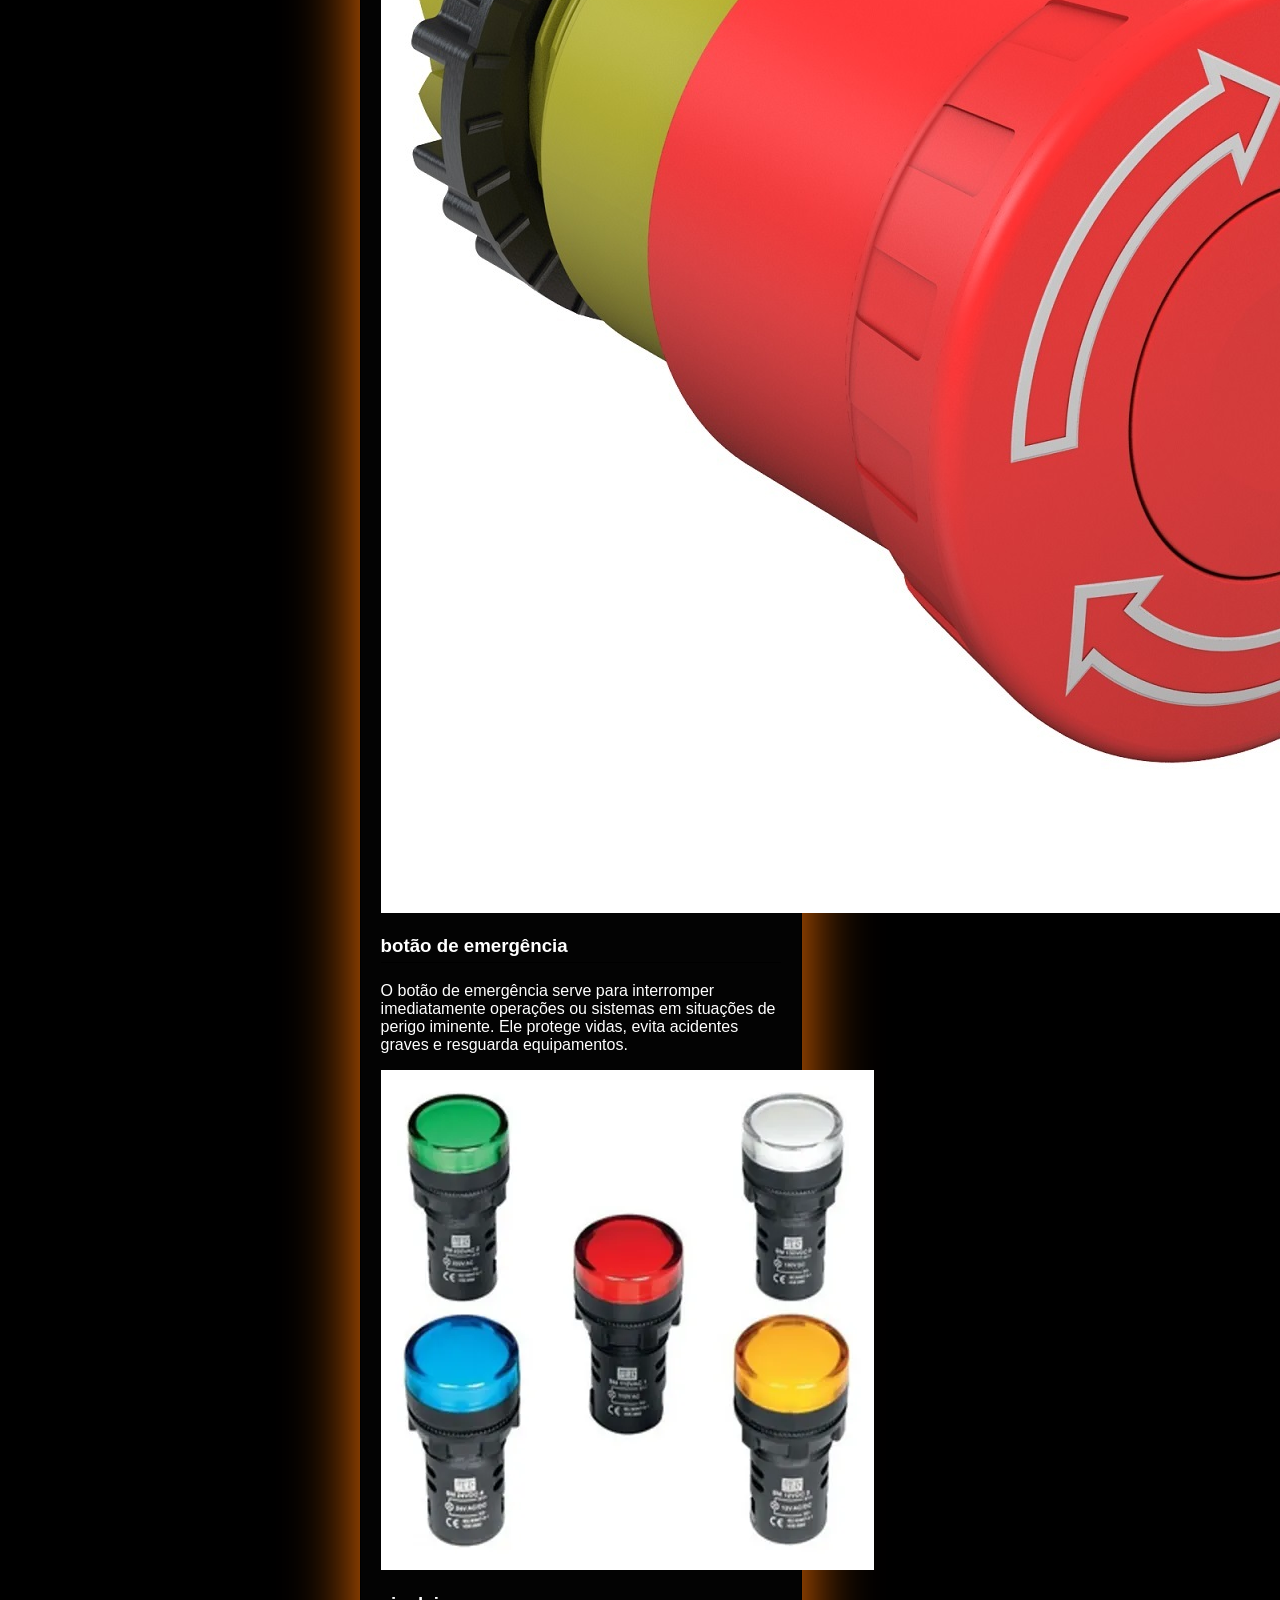
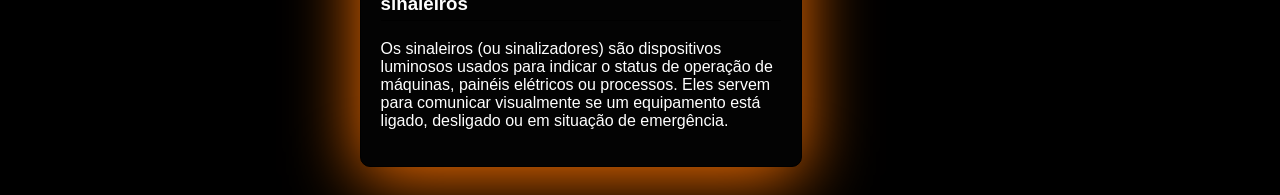
==== commit 119993de: "dia 25/06/26" ====
--- a/comando_e_automacao.html
+++ b/comando_e_automacao.html
@@ -4,7 +4,7 @@
     <meta charset="UTF-8">
     <meta name="viewport" content="width=device-width, initial-scale=1.0">
     <title>TechStore_SESI | Modelos</title>
-    <link rel="stylesheet" href="trabaio.css">
+    <link rel="stylesheet" href="style.css">
 </head>
 <body>
 
@@ -15,9 +15,10 @@
             </div>
             <ul class="nav-links">
                 <li><a href="trabaio.html">Início</a></li>
-                <li><a href="comando_e_automacao.html" class="active">comando e automação</a></li>
-                <li><a href="protecao_e_distribuicao_alimentação.html" >proteção, distribuição e alimentação</a></li>
+                <li><a href="comando_e_automacao.html"class="active">comando e automação</a></li>
+                <li><a href="protecao_e_distribuicao_alimentação.html">proteção, distribuição e alimentação</a></li>
                 <li><a href="sinalizacao_e_componentes_do_painel.html">sinalização e componentes do painel</a></li>
+                <li><a href="finalizar.html">finalizar</a></li>
                
             
             </ul>
@@ -34,104 +35,104 @@
             <div class="moto-card">
                 <img src="contatora.jpg" alt="Moto Adventure" class="moto-img">
                 <div class="moto-info">
-                    <h3>BMW GS 1200</h3>
-                    <p>motor Boxer de dois cilindros, destaca-se pelo alto torque em baixas rotações e transmissão por eixo cardã, a moto e perfeita para você que gosta de viagens longas.</p>
+                    <h3>contatora</h3>
+                    <p>Uma contatora (ou contator) é um dispositivo eletromecânico que funciona como um interruptor de alta capacidade, projetado para ligar e desligar cargas elétricas pesadas de forma segura e automática.</p>
                 </div>
             </div>
 
             <div class="moto-card">
                 <img src="rele termico1.png" alt="Moto Custom" class="moto-img">
                 <div class="moto-info">
-                    <h3>Yamaha MT 07 ABS</h3>
-                    <p>È uma das motocicletas "naked" de média cilindrada mais consagradas do mercado, equipada com um motor Bicilíndrico de 689 cilindradas, que entrega 73,4 cavalos e um torque de 6,9 kgf.m.</p>
+                    <h3>relé termico</h3>
+                    <p>O relé térmico é um dispositivo de proteção elétrica projetado para evitar a queima de motores elétricos por sobrecarga. Ele monitora a corrente que passa pelo motor e desliga o circuito automaticamente se o equipamento puxar mais energia do que deveria, evitando o superaquecimento.</p>
                 </div>
             </div>
 
             <div class="moto-card">
                 <img src="temporizador.jpg" alt="Moto Custom" class="moto-img">
                 <div class="moto-info">
-                    <h3>Yamaha MT 09 </h3>
-                    <p>È uma naked de alta cilindrada conhecida pelo motor tricilíndrico. Famosa pelo torque brutal e agilidade, oferece 115 cavalos e cerca de 8,9 kgfm de torque.</p>
+                    <h3>temporizador</h3>
+                    <p>Um temporizador (ou timer) é um dispositivo ou função que mede o tempo e realiza ações automáticas — como ligar, desligar ou pausar — baseadas em um intervalo específico. Ele serve para automatizar processos, economizar energia e garantir a precisão de tarefas rotineiras ou industriais.</p>
                 </div>
             </div>
 
             <div class="moto-card">
                 <img src="CLP.webp" alt="Moto Custom" class="moto-img">
                 <div class="moto-info">
-                    <h3>MT 03 </h3>
-                    <p>È uma das motos "naked" mais desejadas do Brasil. Equipada com um motor bicilíndrico de 321 cc, ela entrega 42 cv de potência e 3 kgf.m de torque.</p>
+                    <h3>CLP</h3>
+                    <p>O CLP (Controlador Lógico Programável) é um computador industrial robusto utilizado para automatizar máquinas e processos. Ele serve para monitorar sensores, processar dados e acionar atuadores com base em uma lógica programada, garantindo alta precisão, segurança e eficiência em linhas de montagem, manufatura e sistemas prediais.</p>
                 </div>
             </div>
 
             <div class="moto-card">
                 <img src="modulo de expanção.webp" alt="Moto Custom" class="moto-img">
                 <div class="moto-info">
-                    <h3>Honda xre 300 2023 </h3>
-                    <p>Ela acompanha um motor monocilindrico de 291,6 cilindradas e 25,6 cavalos de potência.</p>
+                    <h3>modulo de expanção</h3>
+                    <p>Um módulo de expansão serve para aumentar a capacidade ou adicionar novas funções a um sistema existente.</p>
                 </div>
             </div>
 
             <div class="moto-card">
                 <img src="IHM.webp" alt="Honda Africa Twin" class="moto-img">
                 <div class="moto-info">
-                    <h3>Honda Africa Twin</h3>
-                    <p>Uma das motos trail mais renomadas do mundo, equipada com motor bicilíndrico de 1.084 cc e excelente capacidade para viagens e terrenos difíceis.</p>
+                    <h3>IHM</h3>
+                    <p>A sigla IHM significa Interface Homem-Máquina. Trata-se de um dispositivo (geralmente uma tela sensível ao toque) que atua como uma ponte de comunicação entre o operador e um sistema automatizado ou máquina.</p>
                 </div>
             </div>
 
             <div class="moto-card">
                 <img src="inversor de frequencia.jpg" alt="Honda Africa Twin" class="moto-img">
                 <div class="moto-info">
-                    <h3>Honda CB 1000R </h3>
-                    <p>É uma naked de alta cilindrada que combina desempenho de superesporte com o design "Neo Sports Café". Equipada com um motor de 998,4 cc de 4 cilindros em linha, entrega 142,8 cv e torque de 10,2 kgfm.</p>
+                    <h3>inversor de frequencia</h3>
+                    <p>O inversor de frequência é um dispositivo eletrônico que controla a velocidade e o torque de motores elétricos. Ele faz isso convertendo a energia da rede elétrica em tensões e frequências ajustáveis, permitindo que o motor funcione exatamente na rotação necessária para a máquina.</p>
                 </div>
             </div>
 
             <div class="moto-card">
                 <img src="soft starter.jpg" alt="Moto Custom" class="moto-img">
                 <div class="moto-info">
-                    <h3>Triumph Tiger 800 </h3>
-                    <p>Famosa por seu motor de 3 cilindros em linha de 115 cavalos de potência, perfeita para viagens.</p>
+                    <h3>soft starter</h3>
+                    <p>Uma soft starter (ou chave de partida suave) é um dispositivo eletrônico usado para controlar a aceleração, a desaceleração e a proteção de motores elétricos trifásicos. Ela funciona como um "amortecedor" elétrico, evitando trancos mecânicos e picos de corrente na rede elétrica durante a partida do motor.</p>
                 </div>
             </div>
 
             <div class="moto-card">
                 <img src="servo drive.jpg" alt="Moto Custom" class="moto-img">
                 <div class="moto-info">
-                    <h3>Triumph Tiger Sport 660 </h3>
-                    <p>É uma crossover de média cilindrada que combina a agilidade de uma moto esportiva com o conforto e a versatilidade para viagens. Equipada com um motor tricilíndrico de 660 cc, ela entrega 95 cv de potência e 68 Nm de torque.</p>
+                    <h3>servo drive</h3>
+                    <p>O servo drive é o "cérebro" e a fonte de energia de um servomotor. Ele recebe comandos de um controlador (como um CLP ou CNC) e ajusta a energia para controlar com altíssima precisão a posição, a velocidade e o torque do motor em tempo real.</p>
                 </div>
             </div>
 
             <div class="moto-card">
                 <img src="botueiras1.png" alt="Moto Custom" class="moto-img">
                 <div class="moto-info">
-                    <h3>Triumph Tiger 900 </h3>
-                    <p>É uma motocicleta big trail de alta performance, projetada para oferecer excelente dirigibilidade tanto no asfalto quanto no fora de estrada. Equipada com um motor tricilíndrico de 888 cc, ela entrega 108 cv de potência e 90 Nm de torque.</p>
+                    <h3>botueiras</h3>
+                    <p>As botoeiras (ou botões de comando) são dispositivos que servem para ligar, desligar, pausar ou alterar o funcionamento de máquinas e equipamentos elétricos. Elas funcionam como uma interface manual, permitindo que operadores controlem circuitos, sistemas de segurança ou acionamentos de emergência.</p>
                 </div>
             </div>
             
             <div class="moto-card">
                 <img src="chave_seletora.jpg" alt="Suzuki V-Strom 650" class="moto-img">
                 <div class="moto-info">
-                    <h3>Suzuki V-Strom 650</h3>
-                    <p>é uma motocicleta lendária de turismo de aventura (estilo big trail), famosa por sua confiabilidade, conforto e versatilidade. Equipada com um motor bicilíndrico em V (V-Twin) de 71 cavalos e 6,32 kgf.m de torque.</p>
+                    <h3>chave seletora</h3>
+                    <p>A chave seletora serve para alternar manualmente entre diferentes opções, circuitos ou modos de operação em um equipamento. Ela permite que o usuário escolha exatamente o que deseja ativar girando um botão ou movendo uma alavanca.</p>
                 </div>
             </div>
 
             <div class="moto-card">
                 <img src="botão de emrgência.jpg" alt="Suzuki V-Strom 650" class="moto-img">
                 <div class="moto-info">
-                    <h3>Suzuki GSX S 750</h3>
-                    <p>é uma famosa moto naked esportiva. Equipada com o lendário motor de 4 cilindros de 114 cavalos de potência e 8,26 kgf.m de torque .</p>
+                    <h3>botão de emergência</h3>
+                    <p>O botão de emergência serve para interromper imediatamente operações ou sistemas em situações de perigo iminente. Ele protege vidas, evita acidentes graves e resguarda equipamentos.</p>
                 </div>
             </div>
 
             <div class="moto-card">
                 <img src="sinaleiros.webp" alt="Suzuki V-Strom 650" class="moto-img">
                 <div class="moto-info">
-                    <h3>Suzuki Hayabusa</h3>
-                    <p>é uma das motocicletas mais icônicas do mundo, conhecida por seu desempenho extremo e aerodinâmica lendária. Criada originalmente em 1999 para ser a moto de produção mais rápida do mundo, ela ostenta um motor de 4 cilindros em linha com 1.340 cc e atinge 299 km/h.</p>
+                    <h3>sinaleiros</h3>
+                    <p>Os sinaleiros (ou sinalizadores) são dispositivos luminosos usados para indicar o status de operação de máquinas, painéis elétricos ou processos. Eles servem para comunicar visualmente se um equipamento está ligado, desligado ou em situação de emergência.</p>
                 </div>
             </div>
            
--- a/style.css
+++ b/style.css
@@ -0,0 +1,81 @@
+body{
+    background-color: #000000;
+    color: #ffffff;
+    font-family: 'Segoe UI', sans-serif;
+    display: flex;
+    justify-content: center;
+    padding: 20px;
+}
+.container{
+    width: 400px;
+    background-color: #030303;
+    padding: 20px;
+    border-radius: 10px;
+    border: 1PX solid #000000;
+    box-shadow: 0 10px 70px rgb(255, 115, 0);
+}
+
+h1{
+    color: #ffaa00;
+    text-align: center;
+}
+
+h3{
+    color: #ffffff;
+    border-bottom: 1px solid #000000;
+    padding-bottom: 5px;
+}
+
+.card {
+
+    padding: 15px;
+    border-radius: 5px;
+    padding: 15px;
+    border-left: 5px solid #000000;
+}
+
+button{
+    width: 100%;
+    padding: 15px;
+    margin-top: 20px;
+    background-color: #ff7700;
+    border: none;    
+    border-radius: 5px;
+    font-weight: bold;
+    cursor: pointer;
+    transition: o.3s;
+    color: #ffffff;
+}
+
+button:hover{
+    background-color: #ff9a3b;
+    color: #ffffff;
+}
+
+ul{
+    list-style: none;
+    padding: 0;
+
+}
+
+li{
+    padding: 5px 0;
+    color: #ccc;
+}
+
+input, select{
+    width: 100%;
+    padding: 10px;
+    margin: 8px 0;
+    border-radius: 5px;
+    border: 1px solid #ff7b00;
+    background-color: #000000;
+    color: white;
+    box-sizing: border-box;
+}
+hr{
+   border: 0;
+   border-top: lpx solid #000000;
+   margin: 20px 0; 
+}
+
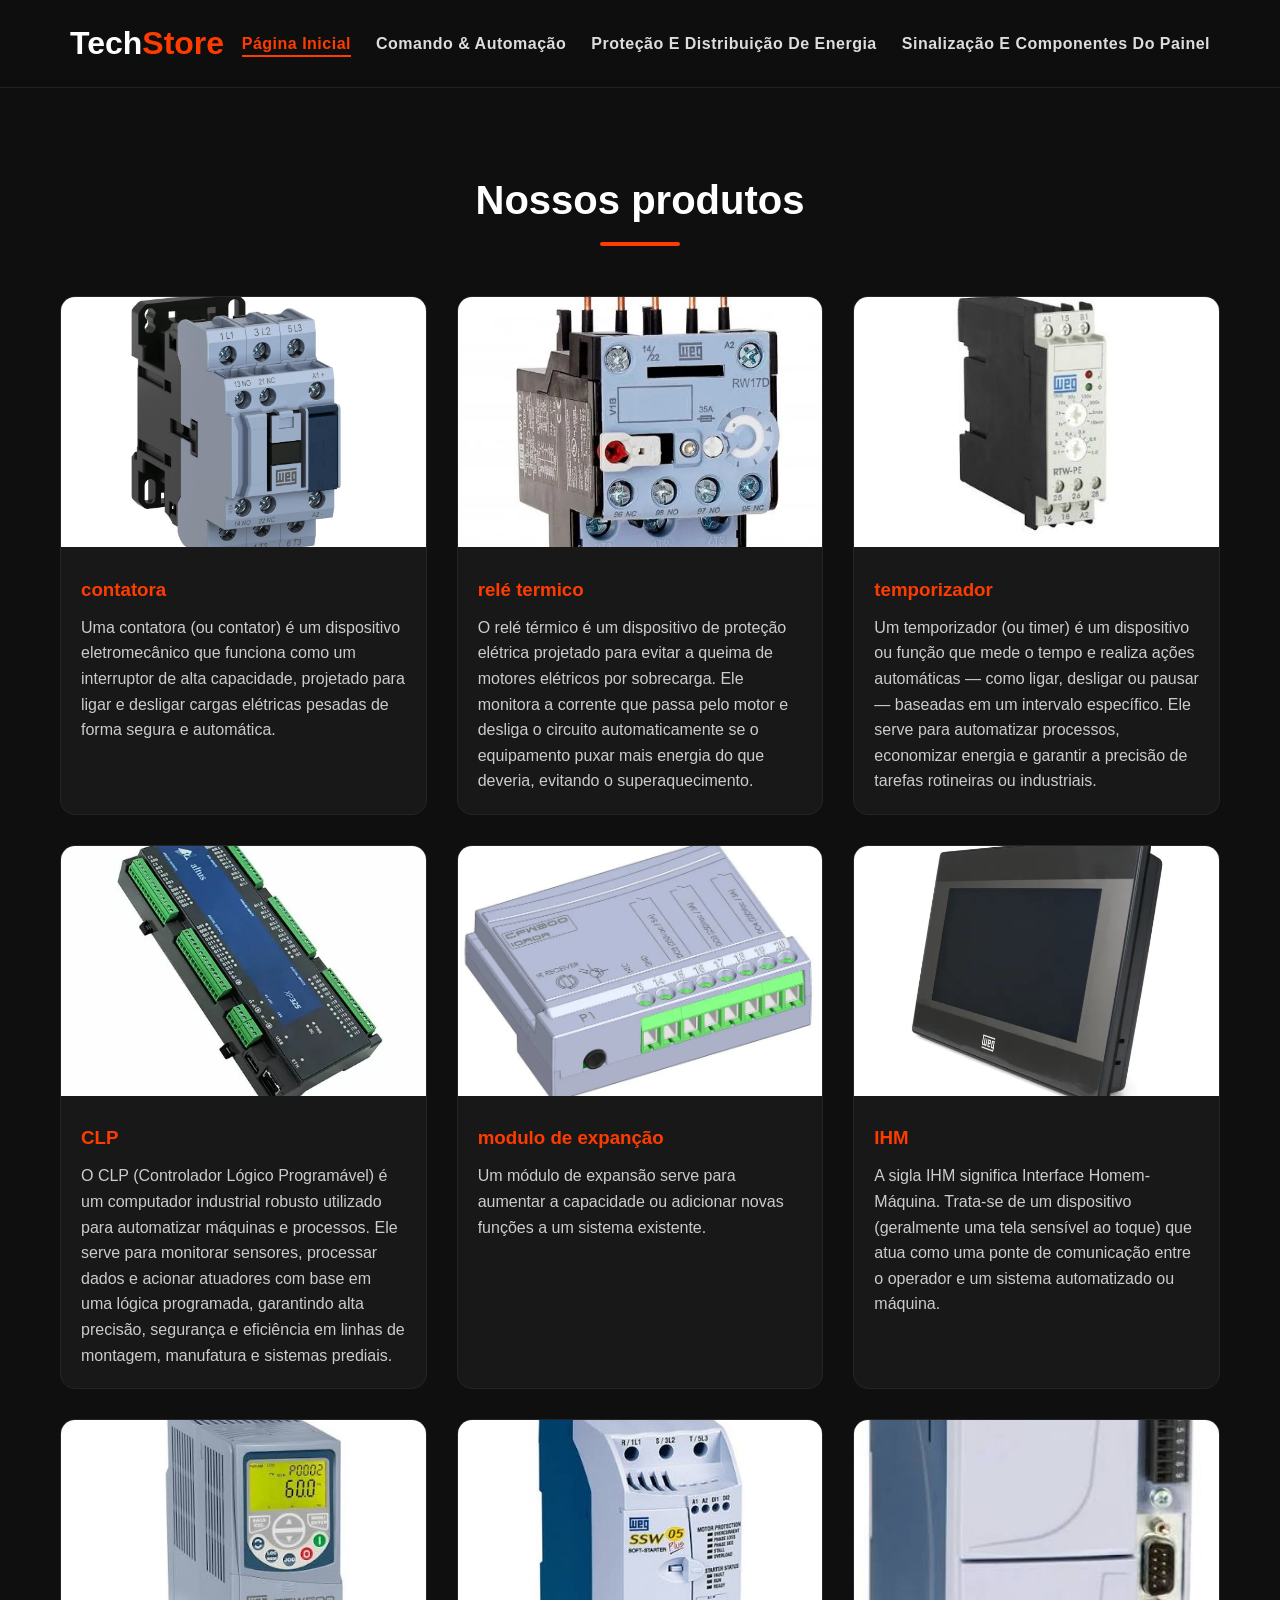
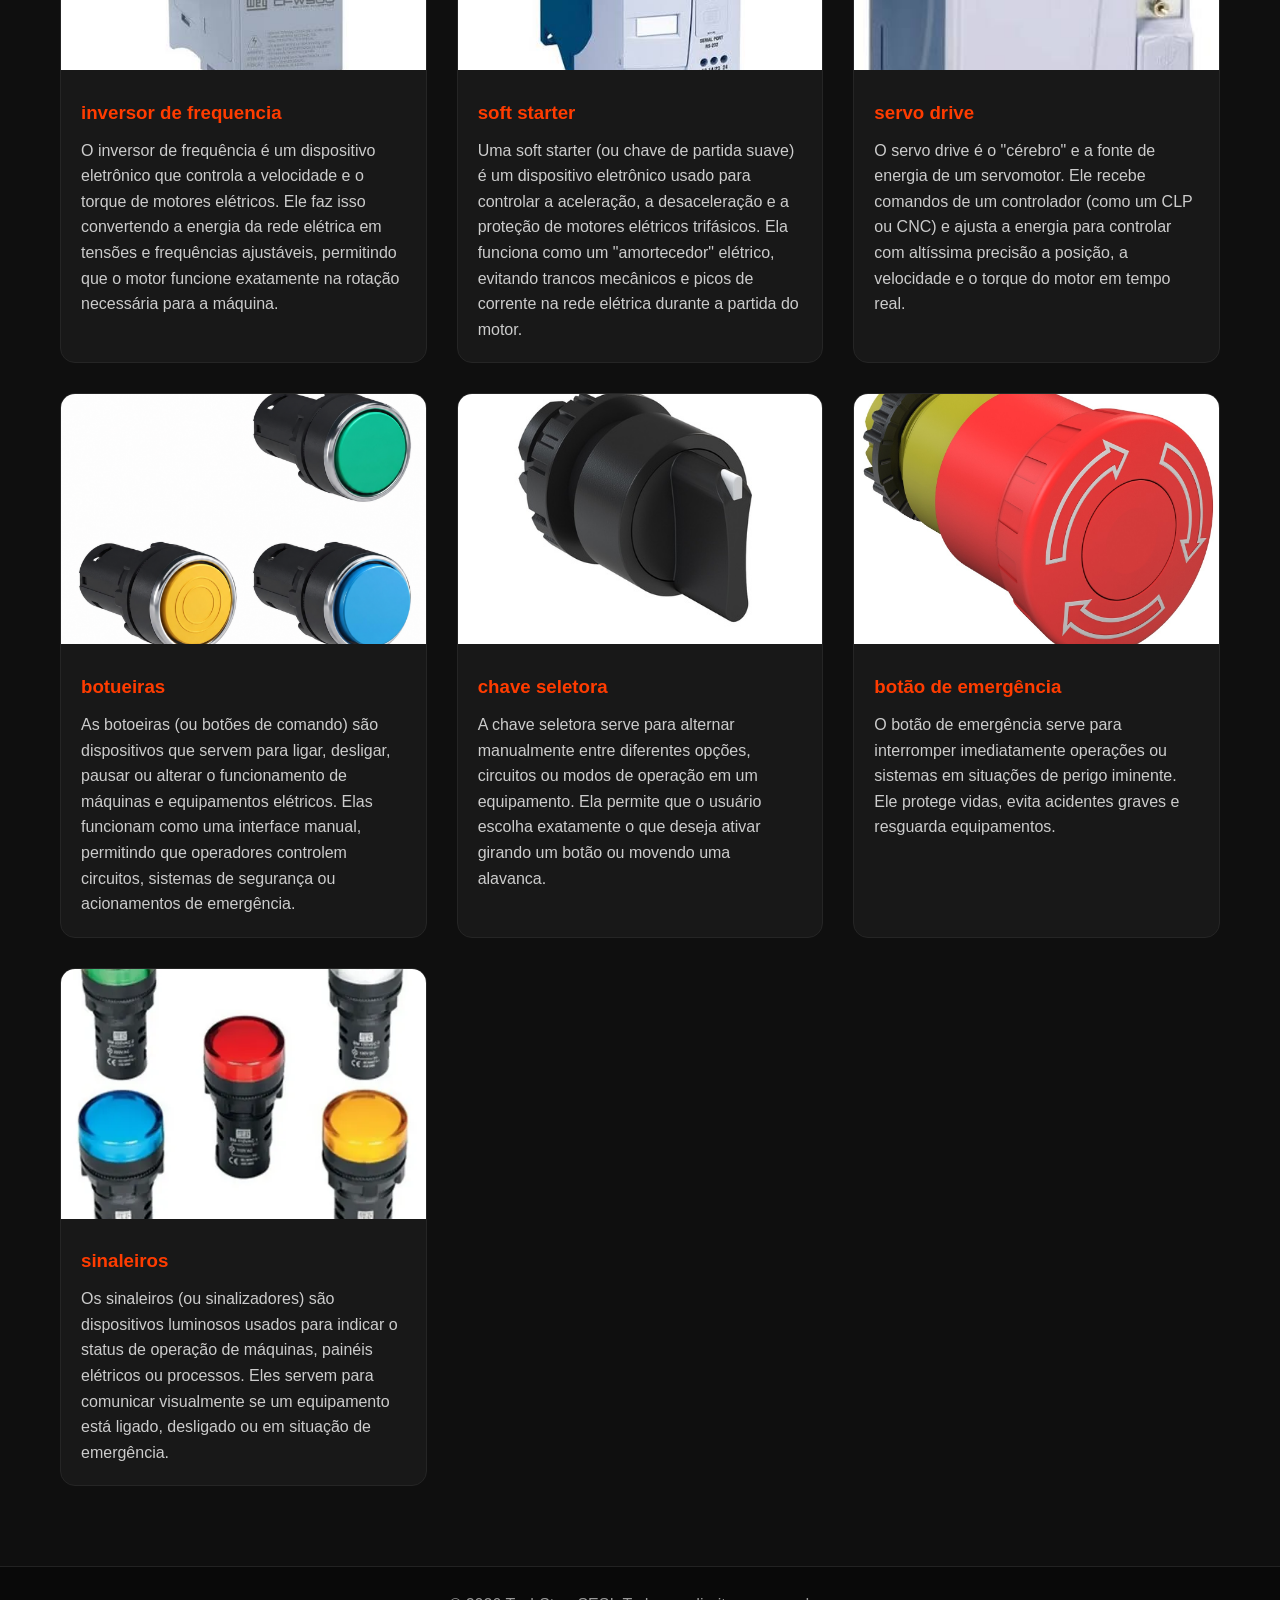
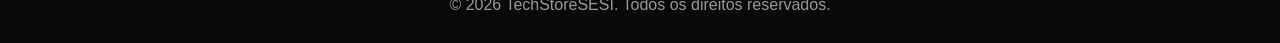
==== commit fef59456: "terminado" ====
--- a/comando_e_automacao.html
+++ b/comando_e_automacao.html
@@ -4,7 +4,7 @@
     <meta charset="UTF-8">
     <meta name="viewport" content="width=device-width, initial-scale=1.0">
     <title>TechStore_SESI | Modelos</title>
-    <link rel="stylesheet" href="style.css">
+    <link rel="stylesheet" href="trabaio.css">
 </head>
 <body>
 
@@ -14,13 +14,10 @@
                 <h1>Tech<span>Store</span></h1>
             </div>
             <ul class="nav-links">
-                <li><a href="trabaio.html">Início</a></li>
-                <li><a href="comando_e_automacao.html"class="active">comando e automação</a></li>
-                <li><a href="protecao_e_distribuicao_alimentação.html">proteção, distribuição e alimentação</a></li>
-                <li><a href="sinalizacao_e_componentes_do_painel.html">sinalização e componentes do painel</a></li>
-                <li><a href="finalizar.html">finalizar</a></li>
-               
-            
+                <li><a href="trabaio.html" class="active">Página Inicial</a></li>
+                <li><a href="comando_e_automacao.html">Comando & Automação</a></li>
+                <li><a href="protecao_e_distribuicao_alimentação.html">Proteção e Distribuição de Energia</a></li>
+                <li><a href="sinalizacao_e_componentes_do_painel.html">Sinalização e Componentes do Painel</a></li>
             </ul>
         </nav>
     </header>
--- a/trabaio.css
+++ b/trabaio.css
@@ -0,0 +1,352 @@
+.nav-links a {
+    text-transform: capitalize;
+    font-weight: 600;
+    letter-spacing: 0.5px;
+}
+
+* {
+    margin: 0;
+    padding: 0;
+    box-sizing: border-box;
+}
+
+body {
+    font-family: 'Segoe UI', sans-serif;
+    background: #0f0f0f;
+    color: #fff;
+    line-height: 1.6;
+}
+
+
+header {
+    background: rgba(15,15,15,0.95);
+    backdrop-filter: blur(10px);
+    position: sticky;
+    top: 0;
+    z-index: 1000;
+    border-bottom: 1px solid #222;
+}
+
+.navbar {
+    max-width: 1200px;
+    margin: auto;
+    padding: 18px 30px;
+    display: flex;
+    justify-content: space-between;
+    align-items: center;
+}
+
+.logo h1 {
+    font-size: 2rem;
+    font-weight: 800;
+    color: white;
+}
+
+.logo span {
+    color: #ff3c00;
+}
+
+.nav-links {
+    list-style: none;
+    display: flex;
+    gap: 25px;
+}
+
+.nav-links a {
+    color: #ddd;
+    text-decoration: none;
+    font-weight: 600;
+    transition: 0.3s;
+    position: relative;
+}
+
+.nav-links a:hover,
+.nav-links a.active {
+    color: #ff3c00;
+}
+
+.nav-links a::after {
+    content: "";
+    width: 0;
+    height: 2px;
+    background: #ff3c00;
+    position: absolute;
+    bottom: -5px;
+    left: 0;
+    transition: 0.3s;
+}
+
+.nav-links a:hover::after,
+.nav-links a.active::after {
+    width: 100%;
+}
+
+.hero {
+    min-height: 80vh;
+    background:
+        linear-gradient(rgba(0,0,0,.6), rgba(0,0,0,.7)),
+        url("https://pt.vecteezy.com/foto/30470720-eletricista-trabalhando-dentro-fusivel-caixa-fechar-se-eletrico-painel-ai-gerado");
+    background-size: cover;
+    background-position: center;
+
+    
+    display: flex;
+    flex-direction: column;
+    justify-content: center;
+    align-items: center;
+
+    text-align: center;
+    padding: 20px;
+}
+
+.hero h2 {
+    font-size: 3.5rem;
+    margin-bottom: 15px;
+    text-transform: uppercase;
+}
+
+.hero p {
+    font-size: 1.2rem;
+    color: #ddd;
+    margin-bottom: 30px;
+}
+
+
+.btn {
+    display: inline-block;
+    padding: 14px 30px;
+    background: #ff3c00;
+    color: white;
+    text-decoration: none;
+    border-radius: 8px;
+    font-weight: bold;
+    border: none;
+    cursor: pointer;
+    transition: 0.3s;
+}
+
+.btn:hover {
+    background: #ff5a26;
+    transform: translateY(-3px);
+    box-shadow: 0 8px 20px rgba(255,60,0,0.4);
+}
+
+
+.container {
+    max-width: 1200px;
+    margin: auto;
+    padding: 80px 20px;
+}
+
+.section-title {
+    text-align: center;
+    font-size: 2.5rem;
+    margin-bottom: 50px;
+    position: relative;
+}
+
+.section-title::after {
+    content: "";
+    width: 80px;
+    height: 4px;
+    background: #ff3c00;
+    display: block;
+    margin: 10px auto;
+    border-radius: 20px;
+}
+
+
+.motos-grid {
+    display: grid;
+    grid-template-columns: repeat(auto-fit, minmax(320px, 1fr));
+    gap: 30px;
+}
+
+.moto-card {
+    background: #181818;
+    border-radius: 15px;
+    overflow: hidden;
+    transition: 0.4s;
+    border: 1px solid #252525;
+}
+
+.moto-card:hover {
+    transform: translateY(-10px);
+    box-shadow: 0 15px 35px rgba(255,60,0,.25);
+}
+
+.moto-img {
+    width: 100%;
+    height: 250px;
+    object-fit: cover;
+}
+
+.moto-info {
+    padding: 20px;
+}
+
+.moto-info h3 {
+    margin-bottom: 10px;
+    color: #ff3c00;
+}
+
+.moto-info p {
+    color: #ccc;
+}
+
+
+.contact-form {
+    max-width: 700px;
+    margin: auto;
+    background: #181818;
+    padding: 35px;
+    border-radius: 15px;
+    border: 1px solid #252525;
+}
+
+.form-group {
+    margin-bottom: 20px;
+}
+
+.form-group label {
+    display: block;
+    margin-bottom: 8px;
+    font-weight: 600;
+}
+
+.form-group input,
+.form-group textarea {
+    width: 100%;
+    padding: 14px;
+    background: #111;
+    color: white;
+    border: 1px solid #333;
+    border-radius: 8px;
+    outline: none;
+    transition: 0.3s;
+}
+
+.form-group input:focus,
+.form-group textarea:focus {
+    border-color: #ff3c00;
+    box-shadow: 0 0 10px rgba(255,60,0,.3);
+}
+
+
+footer {
+    background: #090909;
+    text-align: center;
+    padding: 25px;
+    color: #999;
+    border-top: 1px solid #222;
+}
+
+
+.hero h2,
+.hero p,
+.hero .btn {
+    animation: fadeUp 1s ease forwards;
+}
+
+.hero p {
+    animation-delay: .2s;
+}
+
+.hero .btn {
+    animation-delay: .4s;
+}
+
+@keyframes fadeUp {
+    from {
+        opacity: 0;
+        transform: translateY(30px);
+    }
+    to {
+        opacity: 1;
+        transform: translateY(0);
+    }
+}
+
+
+@media (max-width: 768px) {
+
+    .navbar {
+        flex-direction: column;
+        gap: 15px;
+    }
+
+    .hero h2 {
+        font-size: 2.2rem;
+    }
+
+    .hero p {
+        font-size: 1rem;
+    }
+
+    .section-title {
+        font-size: 2rem;
+    }
+
+    .moto-img {
+        height: 220px;
+    }
+}
+
+
+.tabela-wrapper{
+    overflow-x: auto;
+}
+
+.tabela-precos{
+    width: 100%;
+    border-collapse: collapse;
+    background: #181818;
+    border-radius: 12px;
+    overflow: hidden;
+    box-shadow: 0 10px 30px rgba(0,0,0,0.5);
+}
+
+.tabela-precos thead{
+    background: #ff3c00;
+}
+
+.tabela-precos th{
+    padding: 15px;
+    text-align: left;
+    color: white;
+    font-size: 1rem;
+}
+
+.tabela-precos td{
+    padding: 14px;
+    border-bottom: 1px solid #2a2a2a;
+    color: #ddd;
+}
+
+.tabela-precos tbody tr:hover{
+    background: #222;
+    transition: 0.3s;
+}
+
+.tabela-precos td:last-child{
+    color: #00e676;
+    font-weight: bold;
+}
+.botao{
+    padding: 1px 10px;  
+    line-height: 20px;  
+    display: block;
+    gap: 40px;
+}
+.final{
+  
+
+    display: flex;
+    flex-direction: column;
+    justify-content: center;
+    align-items: center;
+
+    text-align: center;
+    padding: 20px;
+
+}
